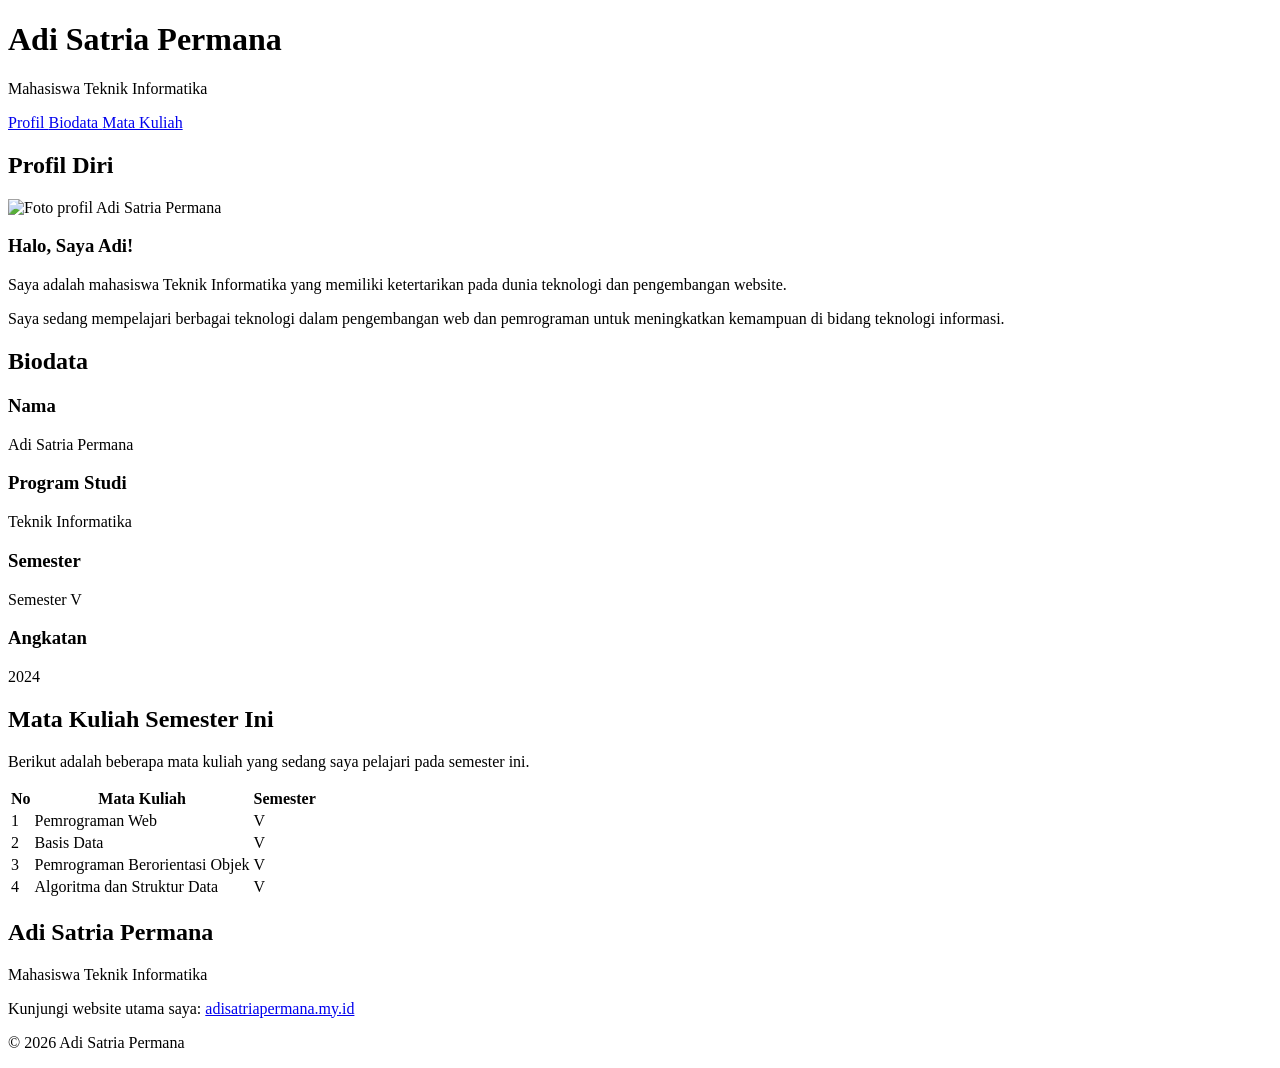
==== profil/index.html @ 8460fc22 "status" ====
<!DOCTYPE html>
<html lang="id">

<head>

    <!-- CHARACTER -->
    <meta charset="UTF-8">

    <!-- RESPONSIVE -->
    <meta name="viewport" content="width=device-width, initial-scale=1.0">

    <!-- SEO METADATA -->
    <title>Profil Adi Satria Permana</title>

    <meta
        name="description"
        content="Halaman profil Adi Satria Permana, mahasiswa Teknik Informatika."
    >

    <!-- OPEN GRAPH METADATA -->
    <meta
        property="og:title"
        content="Profil Adi Satria Permana"
    >

    <meta
        property="og:description"
        content="Halaman profil Adi Satria Permana, mahasiswa Teknik Informatika."
    >

    <meta
        property="og:image"
        content="https://adisatriapermana.my.id/profil/assets/img/Pfp.jpg"
    >

    <meta
        property="og:type"
        content="website"
    >

    <!-- CSS -->
    <link
        rel="stylesheet"
        href="assets/css/style.css"
    >

</head>


<body>


    <!-- HEADER -->

    <header>

        <div class="container">

            <h1>
                Adi Satria Permana
            </h1>

            <p>
                Mahasiswa Teknik Informatika
            </p>

        </div>

    </header>


    <!-- NAVIGATION -->

    <nav>

        <div class="container">

            <a href="#profil">
                Profil
            </a>

            <a href="#biodata">
                Biodata
            </a>

            <a href="#mata-kuliah">
                Mata Kuliah
            </a>

        </div>

    </nav>


    <!-- MAIN -->

    <main>


        <!-- SECTION PROFIL -->

        <section id="profil">

            <div class="container">

                <h2>
                    Profil Diri
                </h2>


                <div class="profile-content">


                    <!-- FOTO -->

                    <img
                        src="assets/img/Pfp.jpg"
                        alt="Foto profil Adi Satria Permana"
                        class="profile-photo"
                    >


                    <!-- DESKRIPSI -->

                    <div class="profile-description">

                        <h3>
                            Halo, Saya Adi!
                        </h3>

                        <p>

                            Saya adalah mahasiswa Teknik Informatika
                            yang memiliki ketertarikan pada dunia
                            teknologi dan pengembangan website.

                        </p>

                        <p>

                            Saya sedang mempelajari berbagai teknologi
                            dalam pengembangan web dan pemrograman untuk
                            meningkatkan kemampuan di bidang teknologi
                            informasi.

                        </p>

                    </div>


                </div>

            </div>

        </section>


        <!-- SECTION BIODATA -->

        <section id="biodata" class="background">

            <div class="container">

                <h2>
                    Biodata
                </h2>


                <div class="biodata-card">


                    <div class="biodata-item">

                        <h3>
                            Nama
                        </h3>

                        <p>
                            Adi Satria Permana
                        </p>

                    </div>


                    <div class="biodata-item">

                        <h3>
                            Program Studi
                        </h3>

                        <p>
                            Teknik Informatika
                        </p>

                    </div>


                    <div class="biodata-item">

                        <h3>
                            Semester
                        </h3>

                        <p>
                            Semester V
                        </p>

                    </div>


                    <div class="biodata-item">

                        <h3>
                            Angkatan
                        </h3>

                        <p>
                            2024
                        </p>

                    </div>


                </div>

            </div>

        </section>


        <!-- SECTION MATA KULIAH -->

        <section id="mata-kuliah">

            <div class="container">

                <h2>
                    Mata Kuliah Semester Ini
                </h2>


                <p class="section-description">

                    Berikut adalah beberapa mata kuliah yang
                    sedang saya pelajari pada semester ini.

                </p>


                <!-- TABLE -->

                <div class="table-wrapper">

                    <table>


                        <thead>

                            <tr>

                                <th>
                                    No
                                </th>

                                <th>
                                    Mata Kuliah
                                </th>

                                <th>
                                    Semester
                                </th>

                            </tr>

                        </thead>


                        <tbody>


                            <tr>

                                <td>
                                    1
                                </td>

                                <td>
                                    Pemrograman Web
                                </td>

                                <td>
                                    V
                                </td>

                            </tr>


                            <tr>

                                <td>
                                    2
                                </td>

                                <td>
                                    Basis Data
                                </td>

                                <td>
                                    V
                                </td>

                            </tr>


                            <tr>

                                <td>
                                    3
                                </td>

                                <td>
                                    Pemrograman Berorientasi Objek
                                </td>

                                <td>
                                    V
                                </td>

                            </tr>


                            <tr>

                                <td>
                                    4
                                </td>

                                <td>
                                    Algoritma dan Struktur Data
                                </td>

                                <td>
                                    V
                                </td>

                            </tr>


                        </tbody>


                    </table>

                </div>


            </div>

        </section>


    </main>


    <!-- FOOTER -->

    <footer>

        <div class="container">

            <h2>
                Adi Satria Permana
            </h2>


            <p>
                Mahasiswa Teknik Informatika
            </p>


            <p>

                Kunjungi website utama saya:

                <a
                    href="https://adisatriapermana.my.id/"
                    target="_blank"
                >
                    adisatriapermana.my.id
                </a>

            </p>


            <p class="copyright">

                &copy; 2026 Adi Satria Permana

            </p>


        </div>

    </footer>


</body>

</html>
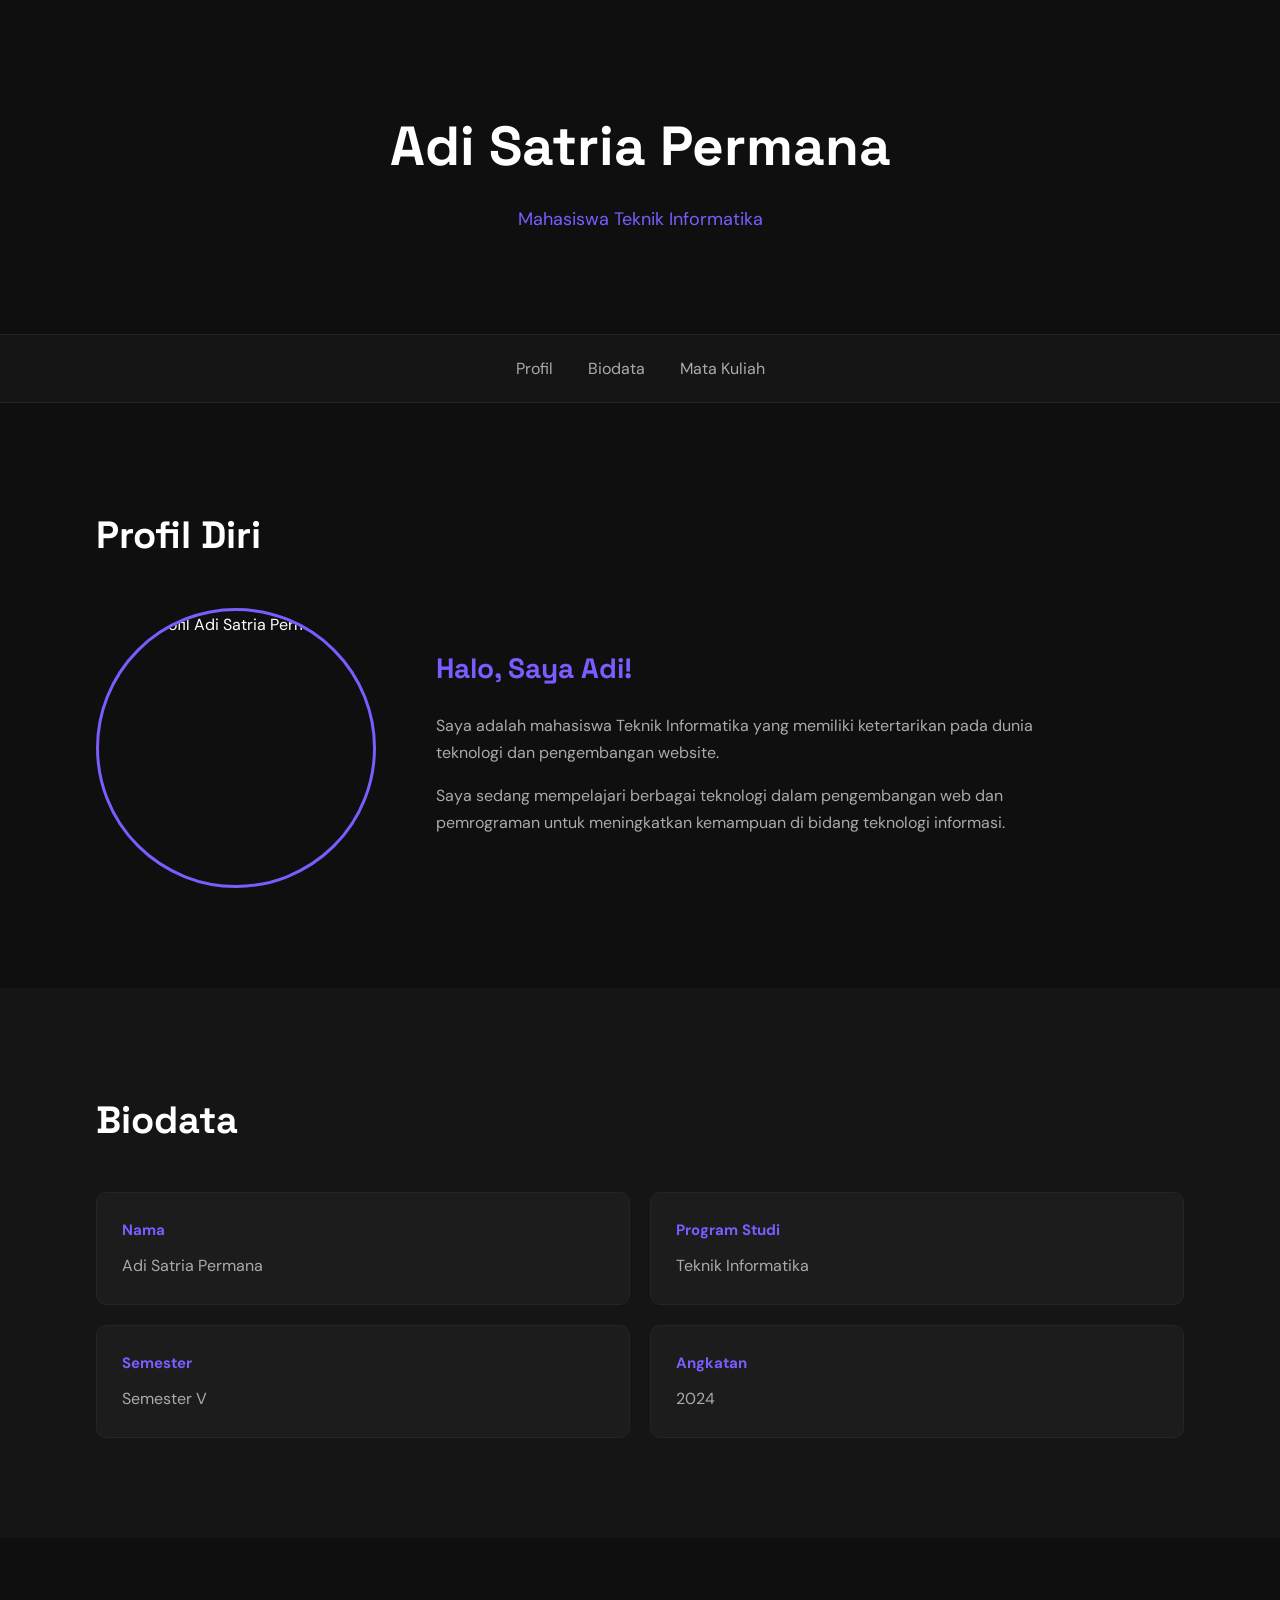
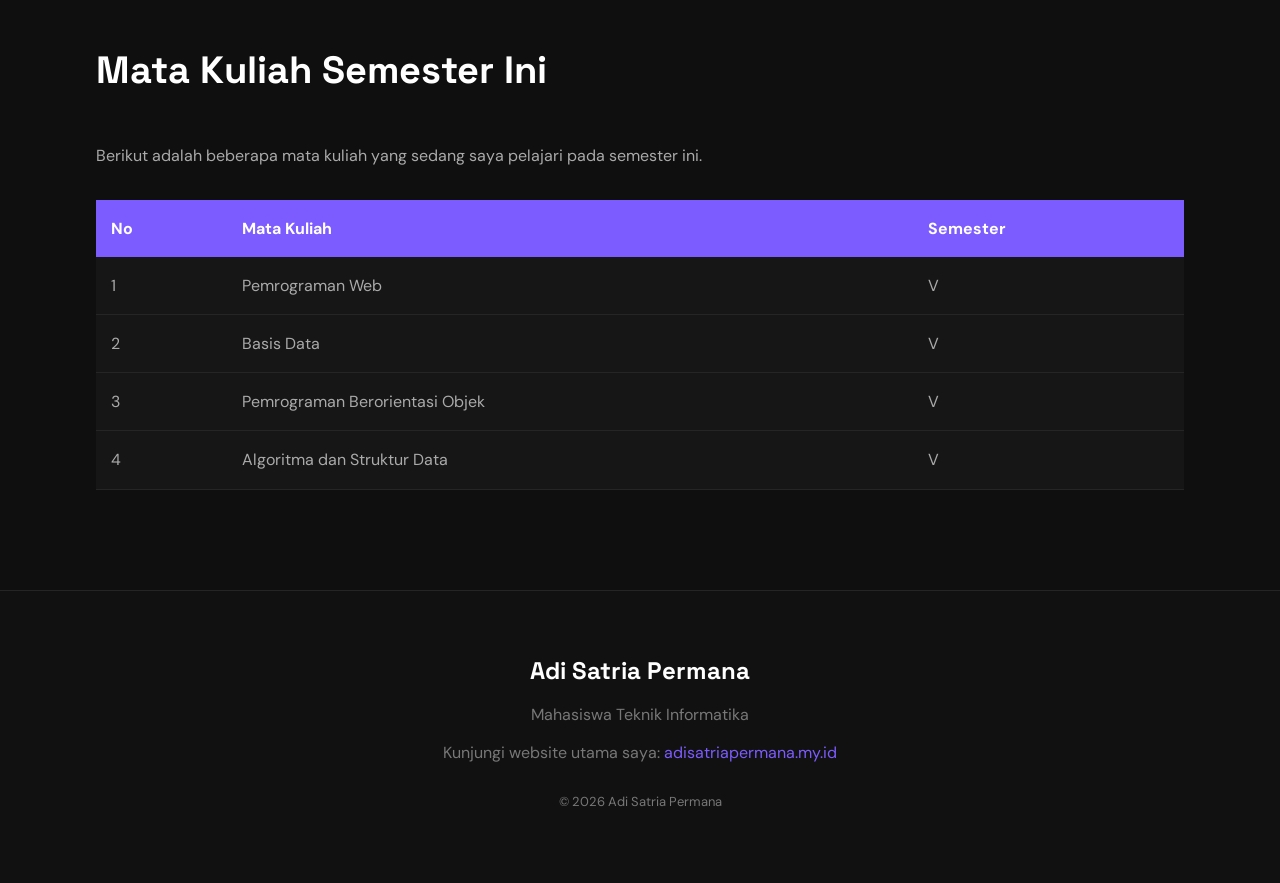
==== commit bd9f10cf: "profil" ====
--- a/profil/index.html
+++ b/profil/index.html
@@ -41,7 +41,7 @@
     <!-- CSS -->
     <link
         rel="stylesheet"
-        href="assets/css/style.css"
+        href="/profil/assets/style.css"
     >
 
 </head>
--- a/profil/assets/style.css
+++ b/profil/assets/style.css
@@ -0,0 +1,435 @@
+@import url('https://fonts.googleapis.com/css2?family=DM+Sans:wght@400;500;600;700&family=Space+Grotesk:wght@500;600;700&display=swap');
+
+
+* {
+
+    margin: 0;
+
+    padding: 0;
+
+    box-sizing: border-box;
+
+}
+
+
+html {
+
+    scroll-behavior: smooth;
+
+}
+
+
+body {
+
+    font-family: "DM Sans", sans-serif;
+
+    background: #0f0f0f;
+
+    color: white;
+
+    line-height: 1.7;
+
+}
+
+
+/* CONTAINER */
+
+.container {
+
+    width: 85%;
+
+    max-width: 1100px;
+
+    margin: auto;
+
+}
+
+
+/* HEADER */
+
+header {
+
+    padding: 100px 0;
+
+    text-align: center;
+
+    border-bottom: 1px solid #252525;
+
+}
+
+
+header h1 {
+
+    font-family: "Space Grotesk", sans-serif;
+
+    font-size: 55px;
+
+    margin-bottom: 10px;
+
+}
+
+
+header p {
+
+    color: #7c5cff;
+
+    font-size: 18px;
+
+}
+
+
+/* NAVIGATION */
+
+nav {
+
+    padding: 20px 0;
+
+    background: #151515;
+
+    border-bottom: 1px solid #252525;
+
+}
+
+
+nav .container {
+
+    display: flex;
+
+    justify-content: center;
+
+    gap: 35px;
+
+}
+
+
+nav a {
+
+    color: #aaa;
+
+    text-decoration: none;
+
+    transition: 0.3s;
+
+}
+
+
+nav a:hover {
+
+    color: #7c5cff;
+
+}
+
+
+/* SECTION */
+
+section {
+
+    padding: 100px 0;
+
+}
+
+
+section h2 {
+
+    font-family: "Space Grotesk", sans-serif;
+
+    font-size: 38px;
+
+    margin-bottom: 40px;
+
+}
+
+
+.background {
+
+    background: #151515;
+
+}
+
+
+/* PROFILE */
+
+.profile-content {
+
+    display: flex;
+
+    align-items: center;
+
+    gap: 60px;
+
+}
+
+
+.profile-photo {
+
+    width: 280px;
+
+    height: 280px;
+
+    object-fit: cover;
+
+    border-radius: 50%;
+
+    border: 3px solid #7c5cff;
+
+}
+
+
+.profile-description {
+
+    max-width: 600px;
+
+}
+
+
+.profile-description h3 {
+
+    font-family: "Space Grotesk", sans-serif;
+
+    font-size: 28px;
+
+    margin-bottom: 20px;
+
+    color: #7c5cff;
+
+}
+
+
+.profile-description p {
+
+    color: #aaa;
+
+    margin-bottom: 15px;
+
+}
+
+
+/* BIODATA */
+
+.biodata-card {
+
+    display: grid;
+
+    grid-template-columns: repeat(2, 1fr);
+
+    gap: 20px;
+
+}
+
+
+.biodata-item {
+
+    background: #1c1c1c;
+
+    border: 1px solid #252525;
+
+    padding: 25px;
+
+    border-radius: 10px;
+
+}
+
+
+.biodata-item h3 {
+
+    font-size: 15px;
+
+    color: #7c5cff;
+
+    margin-bottom: 8px;
+
+}
+
+
+.biodata-item p {
+
+    color: #aaa;
+
+}
+
+
+/* TABLE */
+
+.section-description {
+
+    color: #aaa;
+
+    margin-bottom: 30px;
+
+}
+
+
+.table-wrapper {
+
+    overflow-x: auto;
+
+}
+
+
+table {
+
+    width: 100%;
+
+    border-collapse: collapse;
+
+    background: #161616;
+
+}
+
+
+th {
+
+    background: #7c5cff;
+
+    padding: 15px;
+
+    text-align: left;
+
+}
+
+
+td {
+
+    padding: 15px;
+
+    border-bottom: 1px solid #252525;
+
+    color: #aaa;
+
+}
+
+
+tr:hover {
+
+    background: #1c1c1c;
+
+}
+
+
+/* FOOTER */
+
+footer {
+
+    padding: 60px 0;
+
+    text-align: center;
+
+    background: #111;
+
+    border-top: 1px solid #252525;
+
+}
+
+
+footer h2 {
+
+    font-family: "Space Grotesk", sans-serif;
+
+    margin-bottom: 10px;
+
+}
+
+
+footer p {
+
+    color: #777;
+
+    margin-bottom: 10px;
+
+}
+
+
+footer a {
+
+    color: #7c5cff;
+
+    text-decoration: none;
+
+}
+
+
+footer a:hover {
+
+    text-decoration: underline;
+
+}
+
+
+.copyright {
+
+    margin-top: 25px;
+
+    font-size: 13px;
+
+}
+
+
+/* RESPONSIVE */
+
+@media (max-width: 768px) {
+
+
+    header {
+
+        padding: 70px 0;
+
+    }
+
+
+    header h1 {
+
+        font-size: 40px;
+
+    }
+
+
+    nav .container {
+
+        gap: 15px;
+
+        flex-wrap: wrap;
+
+    }
+
+
+    section {
+
+        padding: 70px 0;
+
+    }
+
+
+    section h2 {
+
+        font-size: 30px;
+
+    }
+
+
+    .profile-content {
+
+        flex-direction: column;
+
+        align-items: flex-start;
+
+        gap: 30px;
+
+    }
+
+
+    .profile-photo {
+
+        width: 220px;
+
+        height: 220px;
+
+    }
+
+
+    .biodata-card {
+
+        grid-template-columns: 1fr;
+
+    }
+
+}
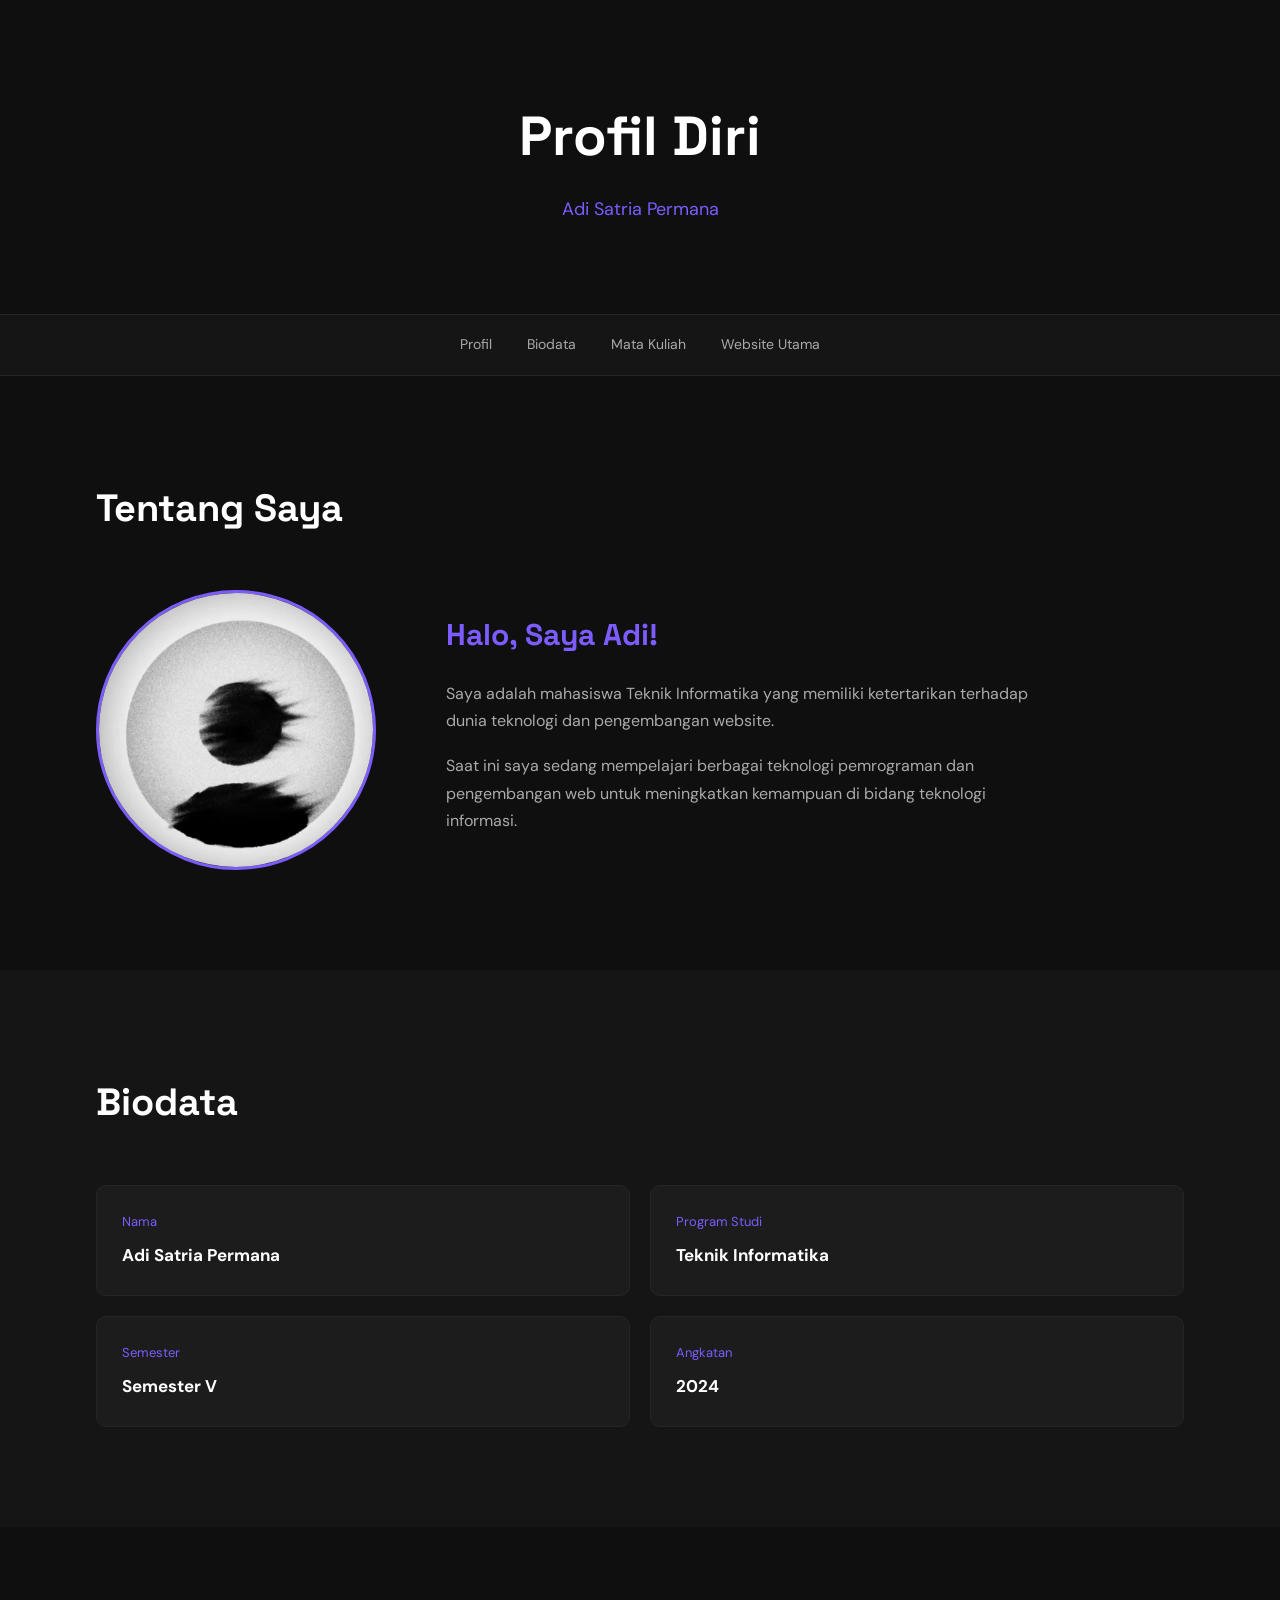
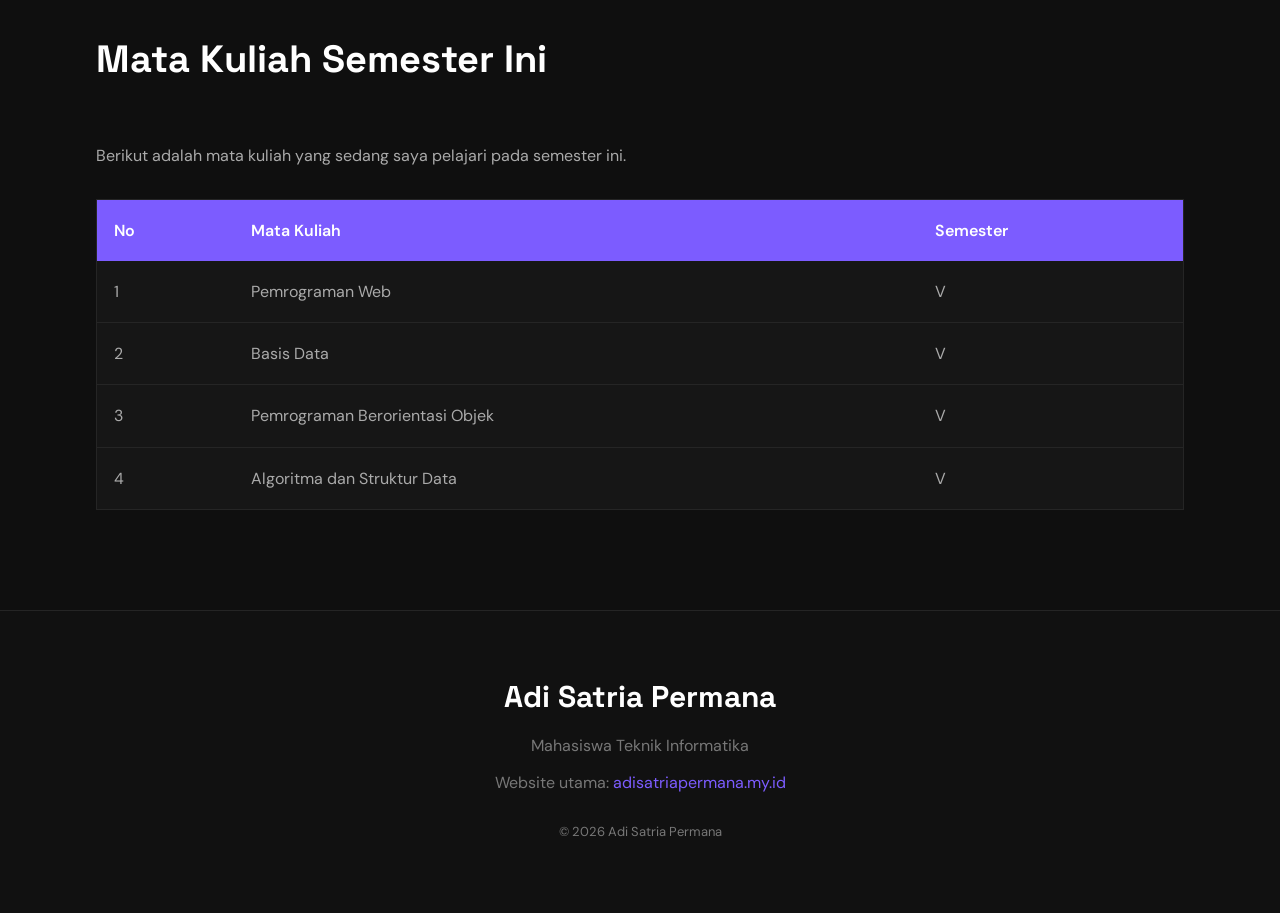
==== commit 6be0a994: "add profil" ====
--- a/profil/index.html
+++ b/profil/index.html
@@ -3,29 +3,25 @@
 
 <head>
 
-    <!-- CHARACTER -->
     <meta charset="UTF-8">
 
-    <!-- RESPONSIVE -->
     <meta name="viewport" content="width=device-width, initial-scale=1.0">
 
-    <!-- SEO METADATA -->
-    <title>Profil Adi Satria Permana</title>
+    <title>Profil Diri - Adi Satria Permana</title>
 
     <meta
         name="description"
-        content="Halaman profil Adi Satria Permana, mahasiswa Teknik Informatika."
-    >
-
-    <!-- OPEN GRAPH METADATA -->
+        content="Profil diri Adi Satria Permana, mahasiswa Teknik Informatika."
+    >
+
     <meta
         property="og:title"
-        content="Profil Adi Satria Permana"
+        content="Profil Diri - Adi Satria Permana"
     >
 
     <meta
         property="og:description"
-        content="Halaman profil Adi Satria Permana, mahasiswa Teknik Informatika."
+        content="Profil diri Adi Satria Permana, mahasiswa Teknik Informatika."
     >
 
     <meta
@@ -38,10 +34,9 @@
         content="website"
     >
 
-    <!-- CSS -->
     <link
         rel="stylesheet"
-        href="/profil/assets/style.css"
+        href="assets/style.css"
     >
 
 </head>
@@ -57,348 +52,340 @@
         <div class="container">
 
             <h1>
+                Profil Diri
+            </h1>
+
+            <p>
                 Adi Satria Permana
-            </h1>
+            </p>
+
+        </div>
+
+    </header>
+
+
+
+    <!-- NAVIGATION -->
+
+    <nav>
+
+        <div class="container">
+
+            <a href="#profil">
+                Profil
+            </a>
+
+            <a href="#biodata">
+                Biodata
+            </a>
+
+            <a href="#mata-kuliah">
+                Mata Kuliah
+            </a>
+
+            <a href="https://adisatriapermana.my.id/">
+                Website Utama
+            </a>
+
+        </div>
+
+    </nav>
+
+
+
+    <!-- MAIN -->
+
+    <main>
+
+
+        <!-- PROFIL -->
+
+        <section id="profil">
+
+            <div class="container">
+
+                <h2>
+                    Tentang Saya
+                </h2>
+
+
+                <div class="profile-content">
+
+
+                    <div class="photo-container">
+
+                        <img
+                            src="/profil/Pfp.jpg"
+                            alt="Foto profil Adi Satria Permana"
+                            class="profile-photo"
+                        >
+
+                    </div>
+
+
+                    <div class="profile-text">
+
+                        <h3>
+                            Halo, Saya Adi!
+                        </h3>
+
+                        <p>
+
+                            Saya adalah mahasiswa Teknik Informatika
+                            yang memiliki ketertarikan terhadap dunia
+                            teknologi dan pengembangan website.
+
+                        </p>
+
+                        <p>
+
+                            Saat ini saya sedang mempelajari berbagai
+                            teknologi pemrograman dan pengembangan web
+                            untuk meningkatkan kemampuan di bidang
+                            teknologi informasi.
+
+                        </p>
+
+                    </div>
+
+
+                </div>
+
+            </div>
+
+        </section>
+
+
+
+        <!-- BIODATA -->
+
+        <section id="biodata" class="dark-section">
+
+            <div class="container">
+
+                <h2>
+                    Biodata
+                </h2>
+
+
+                <div class="biodata-grid">
+
+
+                    <div class="biodata-card">
+
+                        <span>
+                            Nama
+                        </span>
+
+                        <h3>
+                            Adi Satria Permana
+                        </h3>
+
+                    </div>
+
+
+                    <div class="biodata-card">
+
+                        <span>
+                            Program Studi
+                        </span>
+
+                        <h3>
+                            Teknik Informatika
+                        </h3>
+
+                    </div>
+
+
+                    <div class="biodata-card">
+
+                        <span>
+                            Semester
+                        </span>
+
+                        <h3>
+                            Semester V
+                        </h3>
+
+                    </div>
+
+
+                    <div class="biodata-card">
+
+                        <span>
+                            Angkatan
+                        </span>
+
+                        <h3>
+                            2024
+                        </h3>
+
+                    </div>
+
+
+                </div>
+
+            </div>
+
+        </section>
+
+
+
+        <!-- MATA KULIAH -->
+
+        <section id="mata-kuliah">
+
+            <div class="container">
+
+                <h2>
+                    Mata Kuliah Semester Ini
+                </h2>
+
+                <p class="description">
+
+                    Berikut adalah mata kuliah yang sedang
+                    saya pelajari pada semester ini.
+
+                </p>
+
+
+                <div class="table-container">
+
+                    <table>
+
+                        <thead>
+
+                            <tr>
+
+                                <th>
+                                    No
+                                </th>
+
+                                <th>
+                                    Mata Kuliah
+                                </th>
+
+                                <th>
+                                    Semester
+                                </th>
+
+                            </tr>
+
+                        </thead>
+
+
+                        <tbody>
+
+                            <tr>
+
+                                <td>
+                                    1
+                                </td>
+
+                                <td>
+                                    Pemrograman Web
+                                </td>
+
+                                <td>
+                                    V
+                                </td>
+
+                            </tr>
+
+
+                            <tr>
+
+                                <td>
+                                    2
+                                </td>
+
+                                <td>
+                                    Basis Data
+                                </td>
+
+                                <td>
+                                    V
+                                </td>
+
+                            </tr>
+
+
+                            <tr>
+
+                                <td>
+                                    3
+                                </td>
+
+                                <td>
+                                    Pemrograman Berorientasi Objek
+                                </td>
+
+                                <td>
+                                    V
+                                </td>
+
+                            </tr>
+
+
+                            <tr>
+
+                                <td>
+                                    4
+                                </td>
+
+                                <td>
+                                    Algoritma dan Struktur Data
+                                </td>
+
+                                <td>
+                                    V
+                                </td>
+
+                            </tr>
+
+                        </tbody>
+
+                    </table>
+
+                </div>
+
+            </div>
+
+        </section>
+
+
+    </main>
+
+
+
+    <!-- FOOTER -->
+
+    <footer>
+
+        <div class="container">
+
+            <h2>
+                Adi Satria Permana
+            </h2>
 
             <p>
                 Mahasiswa Teknik Informatika
             </p>
 
-        </div>
-
-    </header>
-
-
-    <!-- NAVIGATION -->
-
-    <nav>
-
-        <div class="container">
-
-            <a href="#profil">
-                Profil
-            </a>
-
-            <a href="#biodata">
-                Biodata
-            </a>
-
-            <a href="#mata-kuliah">
-                Mata Kuliah
-            </a>
-
-        </div>
-
-    </nav>
-
-
-    <!-- MAIN -->
-
-    <main>
-
-
-        <!-- SECTION PROFIL -->
-
-        <section id="profil">
-
-            <div class="container">
-
-                <h2>
-                    Profil Diri
-                </h2>
-
-
-                <div class="profile-content">
-
-
-                    <!-- FOTO -->
-
-                    <img
-                        src="assets/img/Pfp.jpg"
-                        alt="Foto profil Adi Satria Permana"
-                        class="profile-photo"
-                    >
-
-
-                    <!-- DESKRIPSI -->
-
-                    <div class="profile-description">
-
-                        <h3>
-                            Halo, Saya Adi!
-                        </h3>
-
-                        <p>
-
-                            Saya adalah mahasiswa Teknik Informatika
-                            yang memiliki ketertarikan pada dunia
-                            teknologi dan pengembangan website.
-
-                        </p>
-
-                        <p>
-
-                            Saya sedang mempelajari berbagai teknologi
-                            dalam pengembangan web dan pemrograman untuk
-                            meningkatkan kemampuan di bidang teknologi
-                            informasi.
-
-                        </p>
-
-                    </div>
-
-
-                </div>
-
-            </div>
-
-        </section>
-
-
-        <!-- SECTION BIODATA -->
-
-        <section id="biodata" class="background">
-
-            <div class="container">
-
-                <h2>
-                    Biodata
-                </h2>
-
-
-                <div class="biodata-card">
-
-
-                    <div class="biodata-item">
-
-                        <h3>
-                            Nama
-                        </h3>
-
-                        <p>
-                            Adi Satria Permana
-                        </p>
-
-                    </div>
-
-
-                    <div class="biodata-item">
-
-                        <h3>
-                            Program Studi
-                        </h3>
-
-                        <p>
-                            Teknik Informatika
-                        </p>
-
-                    </div>
-
-
-                    <div class="biodata-item">
-
-                        <h3>
-                            Semester
-                        </h3>
-
-                        <p>
-                            Semester V
-                        </p>
-
-                    </div>
-
-
-                    <div class="biodata-item">
-
-                        <h3>
-                            Angkatan
-                        </h3>
-
-                        <p>
-                            2024
-                        </p>
-
-                    </div>
-
-
-                </div>
-
-            </div>
-
-        </section>
-
-
-        <!-- SECTION MATA KULIAH -->
-
-        <section id="mata-kuliah">
-
-            <div class="container">
-
-                <h2>
-                    Mata Kuliah Semester Ini
-                </h2>
-
-
-                <p class="section-description">
-
-                    Berikut adalah beberapa mata kuliah yang
-                    sedang saya pelajari pada semester ini.
-
-                </p>
-
-
-                <!-- TABLE -->
-
-                <div class="table-wrapper">
-
-                    <table>
-
-
-                        <thead>
-
-                            <tr>
-
-                                <th>
-                                    No
-                                </th>
-
-                                <th>
-                                    Mata Kuliah
-                                </th>
-
-                                <th>
-                                    Semester
-                                </th>
-
-                            </tr>
-
-                        </thead>
-
-
-                        <tbody>
-
-
-                            <tr>
-
-                                <td>
-                                    1
-                                </td>
-
-                                <td>
-                                    Pemrograman Web
-                                </td>
-
-                                <td>
-                                    V
-                                </td>
-
-                            </tr>
-
-
-                            <tr>
-
-                                <td>
-                                    2
-                                </td>
-
-                                <td>
-                                    Basis Data
-                                </td>
-
-                                <td>
-                                    V
-                                </td>
-
-                            </tr>
-
-
-                            <tr>
-
-                                <td>
-                                    3
-                                </td>
-
-                                <td>
-                                    Pemrograman Berorientasi Objek
-                                </td>
-
-                                <td>
-                                    V
-                                </td>
-
-                            </tr>
-
-
-                            <tr>
-
-                                <td>
-                                    4
-                                </td>
-
-                                <td>
-                                    Algoritma dan Struktur Data
-                                </td>
-
-                                <td>
-                                    V
-                                </td>
-
-                            </tr>
-
-
-                        </tbody>
-
-
-                    </table>
-
-                </div>
-
-
-            </div>
-
-        </section>
-
-
-    </main>
-
-
-    <!-- FOOTER -->
-
-    <footer>
-
-        <div class="container">
-
-            <h2>
-                Adi Satria Permana
-            </h2>
-
-
             <p>
-                Mahasiswa Teknik Informatika
-            </p>
-
-
-            <p>
-
-                Kunjungi website utama saya:
-
-                <a
-                    href="https://adisatriapermana.my.id/"
-                    target="_blank"
-                >
+
+                Website utama:
+
+                <a href="https://adisatriapermana.my.id/">
                     adisatriapermana.my.id
                 </a>
 
             </p>
 
-
             <p class="copyright">
-
-                &copy; 2026 Adi Satria Permana
-
+                © 2026 Adi Satria Permana
             </p>
 
-
         </div>
 
     </footer>
--- a/profil/assets/style.css
+++ b/profil/assets/style.css
@@ -2,365 +2,304 @@
 
 
 * {
-
     margin: 0;
-
     padding: 0;
-
     box-sizing: border-box;
-
 }
 
 
 html {
-
     scroll-behavior: smooth;
-
 }
 
 
 body {
-
     font-family: "DM Sans", sans-serif;
-
     background: #0f0f0f;
-
     color: white;
-
     line-height: 1.7;
-
 }
 
 
 /* CONTAINER */
 
 .container {
-
     width: 85%;
-
     max-width: 1100px;
-
     margin: auto;
-
 }
 
 
 /* HEADER */
 
 header {
-
+    padding: 90px 0;
+    text-align: center;
+    background: #0f0f0f;
+    border-bottom: 1px solid #252525;
+}
+
+
+header h1 {
+    font-family: "Space Grotesk", sans-serif;
+    font-size: 55px;
+    margin-bottom: 10px;
+}
+
+
+header p {
+    color: #7c5cff;
+    font-size: 18px;
+}
+
+
+/* NAVIGATION */
+
+nav {
+    background: #151515;
+    border-bottom: 1px solid #252525;
+    position: sticky;
+    top: 0;
+    z-index: 10;
+}
+
+
+nav .container {
+    display: flex;
+    justify-content: center;
+    align-items: center;
+    gap: 35px;
+    padding: 18px 0;
+}
+
+
+nav a {
+    color: #aaa;
+    text-decoration: none;
+    font-size: 14px;
+    transition: 0.3s;
+}
+
+
+nav a:hover {
+    color: #7c5cff;
+}
+
+
+/* SECTION */
+
+section {
     padding: 100px 0;
+}
+
+
+section h2 {
+    font-family: "Space Grotesk", sans-serif;
+    font-size: 38px;
+    margin-bottom: 50px;
+}
+
+
+/* DARK SECTION */
+
+.dark-section {
+    background: #151515;
+}
+
+
+/* PROFILE */
+
+.profile-content {
+    display: flex;
+    align-items: center;
+    gap: 70px;
+}
+
+
+/* PHOTO */
+
+.photo-container {
+    flex-shrink: 0;
+}
+
+
+.profile-photo {
+    display: block;
+
+    width: 280px;
+    height: 280px;
+
+    object-fit: cover;
+
+    border-radius: 50%;
+
+    border: 3px solid #7c5cff;
+
+    background: #1c1c1c;
+}
+
+
+/* PROFILE TEXT */
+
+.profile-text {
+    max-width: 600px;
+}
+
+
+.profile-text h3 {
+    font-family: "Space Grotesk", sans-serif;
+    font-size: 30px;
+    color: #7c5cff;
+    margin-bottom: 20px;
+}
+
+
+.profile-text p {
+    color: #aaa;
+    margin-bottom: 18px;
+}
+
+
+/* BIODATA */
+
+.biodata-grid {
+    display: grid;
+    grid-template-columns: repeat(2, 1fr);
+    gap: 20px;
+}
+
+
+.biodata-card {
+    padding: 25px;
+
+    background: #1c1c1c;
+
+    border: 1px solid #252525;
+
+    border-radius: 10px;
+
+    transition: 0.3s;
+}
+
+
+.biodata-card:hover {
+    border-color: #7c5cff;
+    transform: translateY(-3px);
+}
+
+
+.biodata-card span {
+    display: block;
+
+    color: #7c5cff;
+
+    font-size: 13px;
+
+    margin-bottom: 8px;
+}
+
+
+.biodata-card h3 {
+    font-size: 17px;
+}
+
+
+/* DESCRIPTION */
+
+.description {
+    color: #aaa;
+    margin-bottom: 30px;
+}
+
+
+/* TABLE */
+
+.table-container {
+    overflow-x: auto;
+}
+
+
+table {
+    width: 100%;
+
+    border-collapse: collapse;
+
+    background: #161616;
+
+    border: 1px solid #252525;
+}
+
+
+th {
+    padding: 17px;
+
+    background: #7c5cff;
+
+    text-align: left;
+
+    font-weight: 600;
+}
+
+
+td {
+    padding: 17px;
+
+    border-bottom: 1px solid #252525;
+
+    color: #aaa;
+}
+
+
+tbody tr:hover {
+    background: #1c1c1c;
+}
+
+
+/* FOOTER */
+
+footer {
+    padding: 60px 0;
+
+    background: #111;
+
+    border-top: 1px solid #252525;
 
     text-align: center;
-
-    border-bottom: 1px solid #252525;
-
-}
-
-
-header h1 {
-
+}
+
+
+footer h2 {
     font-family: "Space Grotesk", sans-serif;
 
-    font-size: 55px;
+    font-size: 30px;
 
     margin-bottom: 10px;
-
-}
-
-
-header p {
-
-    color: #7c5cff;
-
-    font-size: 18px;
-
-}
-
-
-/* NAVIGATION */
-
-nav {
-
-    padding: 20px 0;
-
-    background: #151515;
-
-    border-bottom: 1px solid #252525;
-
-}
-
-
-nav .container {
-
-    display: flex;
-
-    justify-content: center;
-
-    gap: 35px;
-
-}
-
-
-nav a {
-
-    color: #aaa;
+}
+
+
+footer p {
+    color: #777;
+
+    margin-bottom: 10px;
+}
+
+
+footer a {
+    color: #7c5cff;
 
     text-decoration: none;
-
-    transition: 0.3s;
-
-}
-
-
-nav a:hover {
-
-    color: #7c5cff;
-
-}
-
-
-/* SECTION */
-
-section {
-
-    padding: 100px 0;
-
-}
-
-
-section h2 {
-
-    font-family: "Space Grotesk", sans-serif;
-
-    font-size: 38px;
-
-    margin-bottom: 40px;
-
-}
-
-
-.background {
-
-    background: #151515;
-
-}
-
-
-/* PROFILE */
-
-.profile-content {
-
-    display: flex;
-
-    align-items: center;
-
-    gap: 60px;
-
-}
-
-
-.profile-photo {
-
-    width: 280px;
-
-    height: 280px;
-
-    object-fit: cover;
-
-    border-radius: 50%;
-
-    border: 3px solid #7c5cff;
-
-}
-
-
-.profile-description {
-
-    max-width: 600px;
-
-}
-
-
-.profile-description h3 {
-
-    font-family: "Space Grotesk", sans-serif;
-
-    font-size: 28px;
-
-    margin-bottom: 20px;
-
-    color: #7c5cff;
-
-}
-
-
-.profile-description p {
-
-    color: #aaa;
-
-    margin-bottom: 15px;
-
-}
-
-
-/* BIODATA */
-
-.biodata-card {
-
-    display: grid;
-
-    grid-template-columns: repeat(2, 1fr);
-
-    gap: 20px;
-
-}
-
-
-.biodata-item {
-
-    background: #1c1c1c;
-
-    border: 1px solid #252525;
-
-    padding: 25px;
-
-    border-radius: 10px;
-
-}
-
-
-.biodata-item h3 {
-
-    font-size: 15px;
-
-    color: #7c5cff;
-
-    margin-bottom: 8px;
-
-}
-
-
-.biodata-item p {
-
-    color: #aaa;
-
-}
-
-
-/* TABLE */
-
-.section-description {
-
-    color: #aaa;
-
-    margin-bottom: 30px;
-
-}
-
-
-.table-wrapper {
-
-    overflow-x: auto;
-
-}
-
-
-table {
-
-    width: 100%;
-
-    border-collapse: collapse;
-
-    background: #161616;
-
-}
-
-
-th {
-
-    background: #7c5cff;
-
-    padding: 15px;
-
-    text-align: left;
-
-}
-
-
-td {
-
-    padding: 15px;
-
-    border-bottom: 1px solid #252525;
-
-    color: #aaa;
-
-}
-
-
-tr:hover {
-
-    background: #1c1c1c;
-
-}
-
-
-/* FOOTER */
-
-footer {
-
-    padding: 60px 0;
-
-    text-align: center;
-
-    background: #111;
-
-    border-top: 1px solid #252525;
-
-}
-
-
-footer h2 {
-
-    font-family: "Space Grotesk", sans-serif;
-
-    margin-bottom: 10px;
-
-}
-
-
-footer p {
-
-    color: #777;
-
-    margin-bottom: 10px;
-
-}
-
-
-footer a {
-
-    color: #7c5cff;
-
-    text-decoration: none;
-
 }
 
 
 footer a:hover {
-
     text-decoration: underline;
-
 }
 
 
 .copyright {
-
     margin-top: 25px;
 
     font-size: 13px;
-
 }
 
 
@@ -370,66 +309,54 @@
 
 
     header {
-
         padding: 70px 0;
-
     }
 
 
     header h1 {
-
         font-size: 40px;
-
     }
 
 
     nav .container {
-
-        gap: 15px;
-
+        gap: 18px;
         flex-wrap: wrap;
-
     }
 
 
     section {
-
         padding: 70px 0;
-
     }
 
 
     section h2 {
-
         font-size: 30px;
-
     }
 
 
     .profile-content {
-
         flex-direction: column;
 
         align-items: flex-start;
 
-        gap: 30px;
-
+        gap: 35px;
     }
 
 
     .profile-photo {
-
         width: 220px;
-
         height: 220px;
-
-    }
-
-
-    .biodata-card {
-
+    }
+
+
+    .biodata-grid {
         grid-template-columns: 1fr;
-
+    }
+
+
+    th,
+    td {
+        padding: 12px;
     }
 
 }
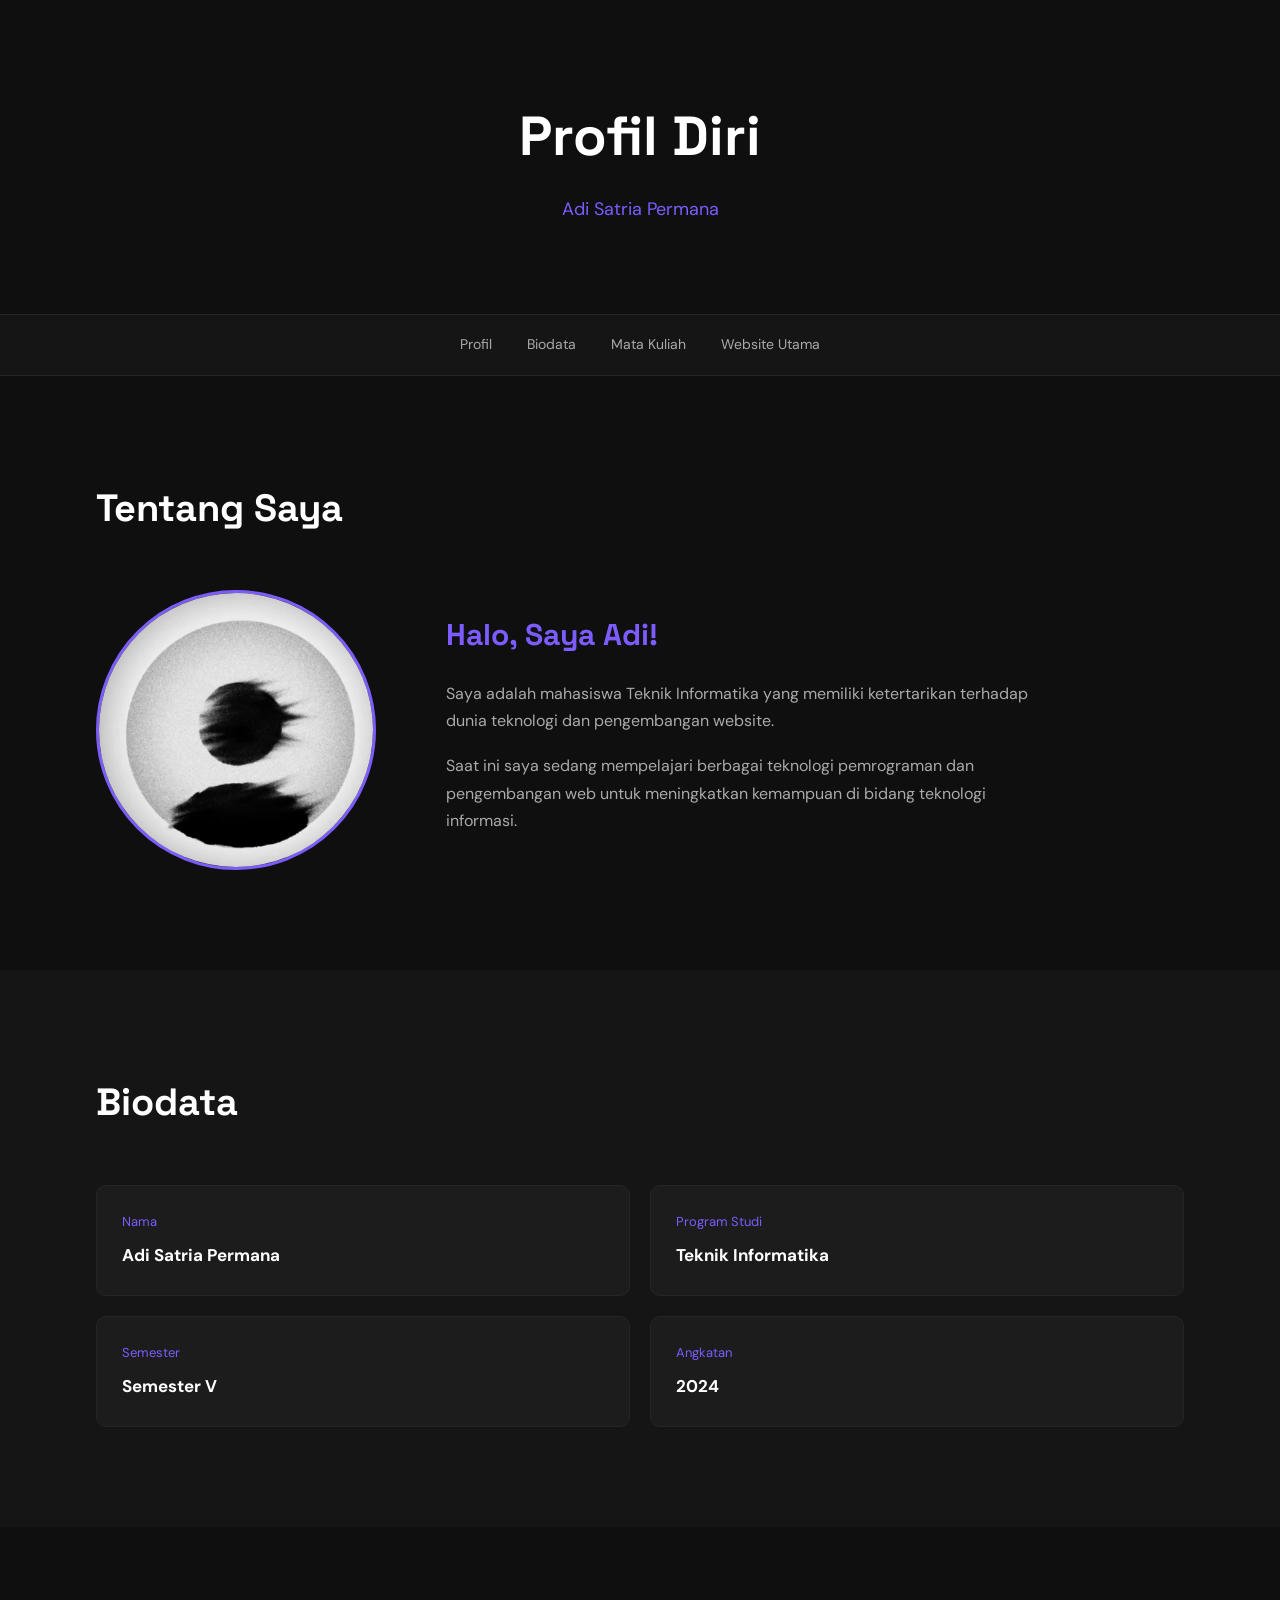
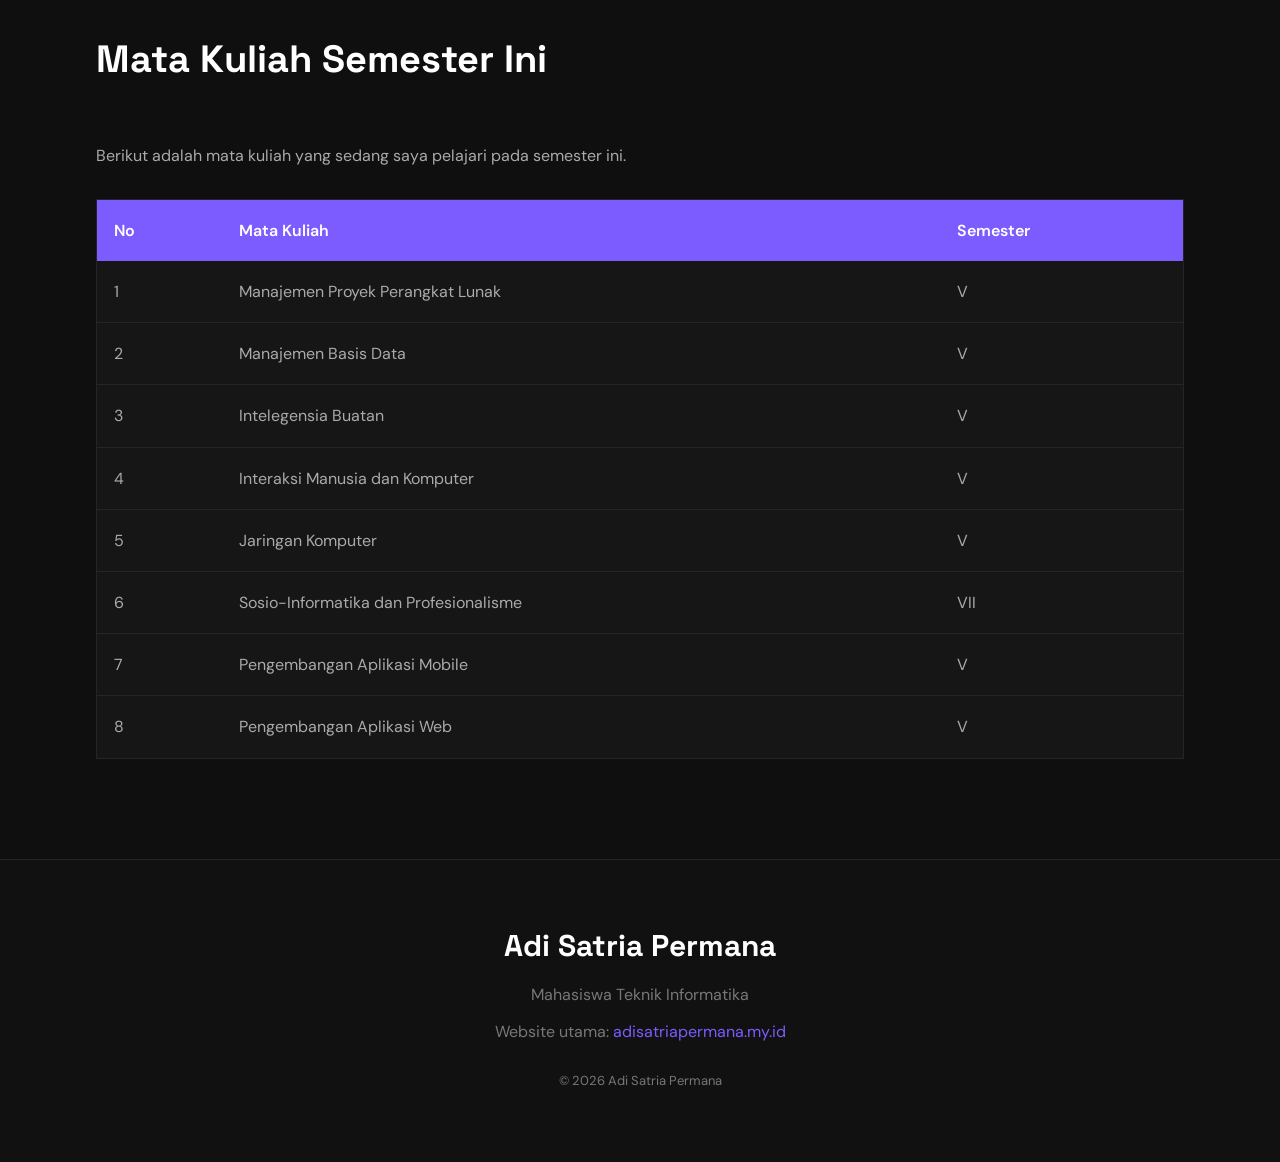
==== commit bacbb16b: "update matkul" ====
--- a/profil/index.html
+++ b/profil/index.html
@@ -1,396 +1,240 @@
-<!DOCTYPE html>
+<!doctype html>
 <html lang="id">
-
-<head>
-
-    <meta charset="UTF-8">
-
-    <meta name="viewport" content="width=device-width, initial-scale=1.0">
+  <head>
+    <meta charset="UTF-8" />
+
+    <meta name="viewport" content="width=device-width, initial-scale=1.0" />
 
     <title>Profil Diri - Adi Satria Permana</title>
 
     <meta
-        name="description"
-        content="Profil diri Adi Satria Permana, mahasiswa Teknik Informatika."
-    >
+      name="description"
+      content="Profil diri Adi Satria Permana, mahasiswa Teknik Informatika."
+    />
+
+    <meta property="og:title" content="Profil Diri - Adi Satria Permana" />
 
     <meta
-        property="og:title"
-        content="Profil Diri - Adi Satria Permana"
-    >
+      property="og:description"
+      content="Profil diri Adi Satria Permana, mahasiswa Teknik Informatika."
+    />
 
     <meta
-        property="og:description"
-        content="Profil diri Adi Satria Permana, mahasiswa Teknik Informatika."
-    >
-
-    <meta
-        property="og:image"
-        content="https://adisatriapermana.my.id/profil/assets/img/Pfp.jpg"
-    >
-
-    <meta
-        property="og:type"
-        content="website"
-    >
-
-    <link
-        rel="stylesheet"
-        href="assets/style.css"
-    >
-
-</head>
-
-
-<body>
-
-
+      property="og:image"
+      content="https://adisatriapermana.my.id/profil/assets/img/Pfp.jpg"
+    />
+
+    <meta property="og:type" content="website" />
+
+    <link rel="stylesheet" href="assets/style.css" />
+  </head>
+
+  <body>
     <!-- HEADER -->
 
     <header>
-
+      <div class="container">
+        <h1>Profil Diri</h1>
+
+        <p>Adi Satria Permana</p>
+      </div>
+    </header>
+
+    <!-- NAVIGATION -->
+
+    <nav>
+      <div class="container">
+        <a href="#profil"> Profil </a>
+
+        <a href="#biodata"> Biodata </a>
+
+        <a href="#mata-kuliah"> Mata Kuliah </a>
+
+        <a href="https://adisatriapermana.my.id/"> Website Utama </a>
+      </div>
+    </nav>
+
+    <!-- MAIN -->
+
+    <main>
+      <!-- PROFIL -->
+
+      <section id="profil">
         <div class="container">
-
-            <h1>
-                Profil Diri
-            </h1>
-
-            <p>
-                Adi Satria Permana
-            </p>
-
+          <h2>Tentang Saya</h2>
+
+          <div class="profile-content">
+            <div class="photo-container">
+              <img
+                src="/profil/Pfp.jpg"
+                alt="Foto profil Adi Satria Permana"
+                class="profile-photo"
+              />
+            </div>
+
+            <div class="profile-text">
+              <h3>Halo, Saya Adi!</h3>
+
+              <p>
+                Saya adalah mahasiswa Teknik Informatika yang memiliki
+                ketertarikan terhadap dunia teknologi dan pengembangan website.
+              </p>
+
+              <p>
+                Saat ini saya sedang mempelajari berbagai teknologi pemrograman
+                dan pengembangan web untuk meningkatkan kemampuan di bidang
+                teknologi informasi.
+              </p>
+            </div>
+          </div>
         </div>
-
-    </header>
-
-
-
-    <!-- NAVIGATION -->
-
-    <nav>
-
+      </section>
+
+      <!-- BIODATA -->
+
+      <section id="biodata" class="dark-section">
         <div class="container">
-
-            <a href="#profil">
-                Profil
-            </a>
-
-            <a href="#biodata">
-                Biodata
-            </a>
-
-            <a href="#mata-kuliah">
-                Mata Kuliah
-            </a>
-
-            <a href="https://adisatriapermana.my.id/">
-                Website Utama
-            </a>
-
+          <h2>Biodata</h2>
+
+          <div class="biodata-grid">
+            <div class="biodata-card">
+              <span> Nama </span>
+
+              <h3>Adi Satria Permana</h3>
+            </div>
+
+            <div class="biodata-card">
+              <span> Program Studi </span>
+
+              <h3>Teknik Informatika</h3>
+            </div>
+
+            <div class="biodata-card">
+              <span> Semester </span>
+
+              <h3>Semester V</h3>
+            </div>
+
+            <div class="biodata-card">
+              <span> Angkatan </span>
+
+              <h3>2024</h3>
+            </div>
+          </div>
         </div>
-
-    </nav>
-
-
-
-    <!-- MAIN -->
-
-    <main>
-
-
-        <!-- PROFIL -->
-
-        <section id="profil">
-
-            <div class="container">
-
-                <h2>
-                    Tentang Saya
-                </h2>
-
-
-                <div class="profile-content">
-
-
-                    <div class="photo-container">
-
-                        <img
-                            src="/profil/Pfp.jpg"
-                            alt="Foto profil Adi Satria Permana"
-                            class="profile-photo"
-                        >
-
-                    </div>
-
-
-                    <div class="profile-text">
-
-                        <h3>
-                            Halo, Saya Adi!
-                        </h3>
-
-                        <p>
-
-                            Saya adalah mahasiswa Teknik Informatika
-                            yang memiliki ketertarikan terhadap dunia
-                            teknologi dan pengembangan website.
-
-                        </p>
-
-                        <p>
-
-                            Saat ini saya sedang mempelajari berbagai
-                            teknologi pemrograman dan pengembangan web
-                            untuk meningkatkan kemampuan di bidang
-                            teknologi informasi.
-
-                        </p>
-
-                    </div>
-
-
-                </div>
-
-            </div>
-
-        </section>
-
-
-
-        <!-- BIODATA -->
-
-        <section id="biodata" class="dark-section">
-
-            <div class="container">
-
-                <h2>
-                    Biodata
-                </h2>
-
-
-                <div class="biodata-grid">
-
-
-                    <div class="biodata-card">
-
-                        <span>
-                            Nama
-                        </span>
-
-                        <h3>
-                            Adi Satria Permana
-                        </h3>
-
-                    </div>
-
-
-                    <div class="biodata-card">
-
-                        <span>
-                            Program Studi
-                        </span>
-
-                        <h3>
-                            Teknik Informatika
-                        </h3>
-
-                    </div>
-
-
-                    <div class="biodata-card">
-
-                        <span>
-                            Semester
-                        </span>
-
-                        <h3>
-                            Semester V
-                        </h3>
-
-                    </div>
-
-
-                    <div class="biodata-card">
-
-                        <span>
-                            Angkatan
-                        </span>
-
-                        <h3>
-                            2024
-                        </h3>
-
-                    </div>
-
-
-                </div>
-
-            </div>
-
-        </section>
-
-
-
-        <!-- MATA KULIAH -->
-
-        <section id="mata-kuliah">
-
-            <div class="container">
-
-                <h2>
-                    Mata Kuliah Semester Ini
-                </h2>
-
-                <p class="description">
-
-                    Berikut adalah mata kuliah yang sedang
-                    saya pelajari pada semester ini.
-
-                </p>
-
-
-                <div class="table-container">
-
-                    <table>
-
-                        <thead>
-
-                            <tr>
-
-                                <th>
-                                    No
-                                </th>
-
-                                <th>
-                                    Mata Kuliah
-                                </th>
-
-                                <th>
-                                    Semester
-                                </th>
-
-                            </tr>
-
-                        </thead>
-
-
-                        <tbody>
-
-                            <tr>
-
-                                <td>
-                                    1
-                                </td>
-
-                                <td>
-                                    Pemrograman Web
-                                </td>
-
-                                <td>
-                                    V
-                                </td>
-
-                            </tr>
-
-
-                            <tr>
-
-                                <td>
-                                    2
-                                </td>
-
-                                <td>
-                                    Basis Data
-                                </td>
-
-                                <td>
-                                    V
-                                </td>
-
-                            </tr>
-
-
-                            <tr>
-
-                                <td>
-                                    3
-                                </td>
-
-                                <td>
-                                    Pemrograman Berorientasi Objek
-                                </td>
-
-                                <td>
-                                    V
-                                </td>
-
-                            </tr>
-
-
-                            <tr>
-
-                                <td>
-                                    4
-                                </td>
-
-                                <td>
-                                    Algoritma dan Struktur Data
-                                </td>
-
-                                <td>
-                                    V
-                                </td>
-
-                            </tr>
-
-                        </tbody>
-
-                    </table>
-
-                </div>
-
-            </div>
-
-        </section>
-
-
+      </section>
+
+      <!-- MATA KULIAH -->
+
+      <section id="mata-kuliah">
+        <div class="container">
+          <h2>Mata Kuliah Semester Ini</h2>
+
+          <p class="description">
+            Berikut adalah mata kuliah yang sedang saya pelajari pada semester
+            ini.
+          </p>
+
+          <div class="table-container">
+            <table>
+              <thead>
+                <tr>
+                  <th>No</th>
+
+                  <th>Mata Kuliah</th>
+
+                  <th>Semester</th>
+                </tr>
+              </thead>
+
+              <tbody>
+                <tr>
+                  <td>1</td>
+
+                  <td>Manajemen Proyek Perangkat Lunak</td>
+
+                  <td>V</td>
+                </tr>
+
+                <tr>
+                  <td>2</td>
+
+                  <td>Manajemen Basis Data</td>
+
+                  <td>V</td>
+                </tr>
+
+                <tr>
+                  <td>3</td>
+
+                  <td>Intelegensia Buatan</td>
+
+                  <td>V</td>
+                </tr>
+
+                <tr>
+                  <td>4</td>
+
+                  <td>Interaksi Manusia dan Komputer</td>
+
+                  <td>V</td>
+                </tr>
+
+                <tr>
+                  <td>5</td>
+
+                  <td>Jaringan Komputer</td>
+
+                  <td>V</td>
+                </tr>
+
+                <tr>
+                  <td>6</td>
+
+                  <td>Sosio-Informatika dan Profesionalisme</td>
+
+                  <td>VII</td>
+                </tr>
+
+                <tr>
+                  <td>7</td>
+
+                  <td>Pengembangan Aplikasi Mobile</td>
+
+                  <td>V</td>
+                </tr>
+
+                <tr>
+                  <td>8</td>
+
+                  <td>Pengembangan Aplikasi Web</td>
+
+                  <td>V</td>
+                </tr>
+
+              </tbody>
+            </table>
+          </div>
+        </div>
+      </section>
     </main>
 
-
-
     <!-- FOOTER -->
 
     <footer>
-
-        <div class="container">
-
-            <h2>
-                Adi Satria Permana
-            </h2>
-
-            <p>
-                Mahasiswa Teknik Informatika
-            </p>
-
-            <p>
-
-                Website utama:
-
-                <a href="https://adisatriapermana.my.id/">
-                    adisatriapermana.my.id
-                </a>
-
-            </p>
-
-            <p class="copyright">
-                © 2026 Adi Satria Permana
-            </p>
-
-        </div>
-
+      <div class="container">
+        <h2>Adi Satria Permana</h2>
+
+        <p>Mahasiswa Teknik Informatika</p>
+
+        <p>
+          Website utama:
+
+          <a href="https://adisatriapermana.my.id/"> adisatriapermana.my.id </a>
+        </p>
+
+        <p class="copyright">© 2026 Adi Satria Permana</p>
+      </div>
     </footer>
-
-
-</body>
-
-</html>+  </body>
+</html>
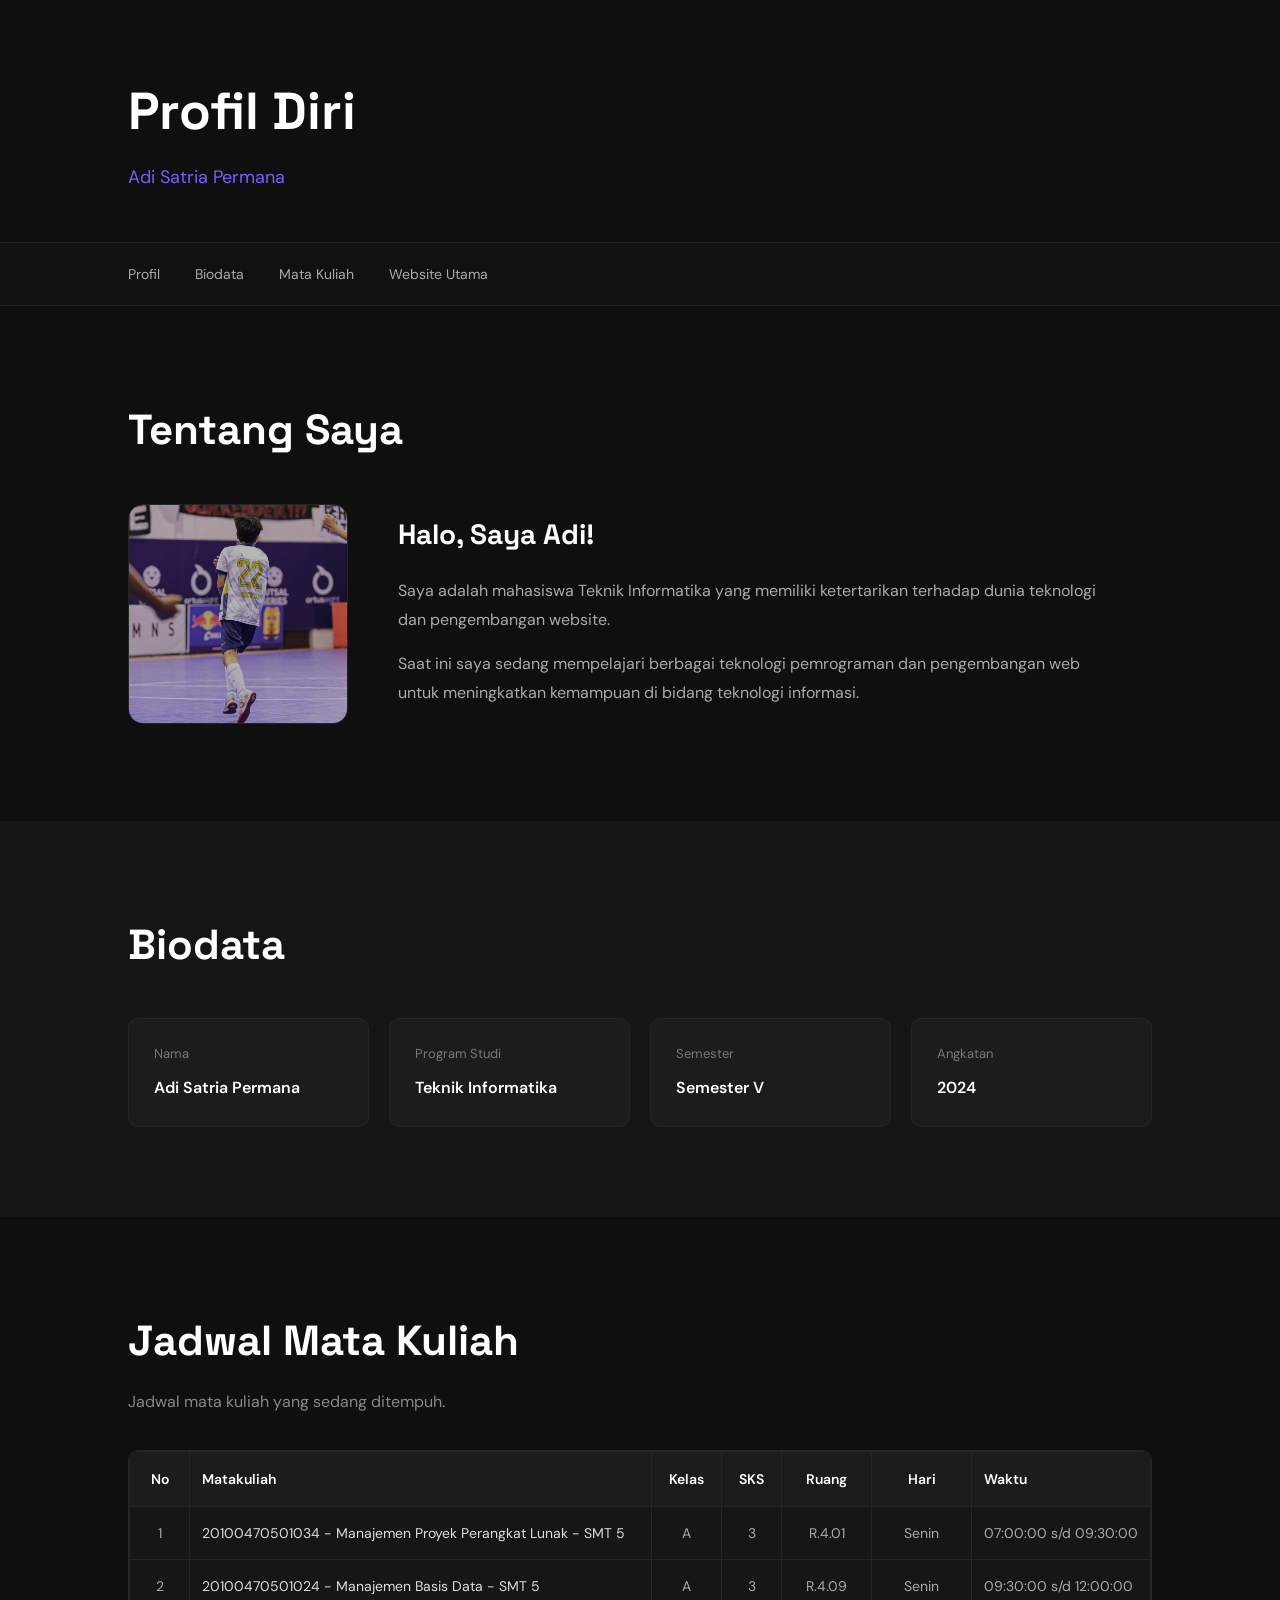
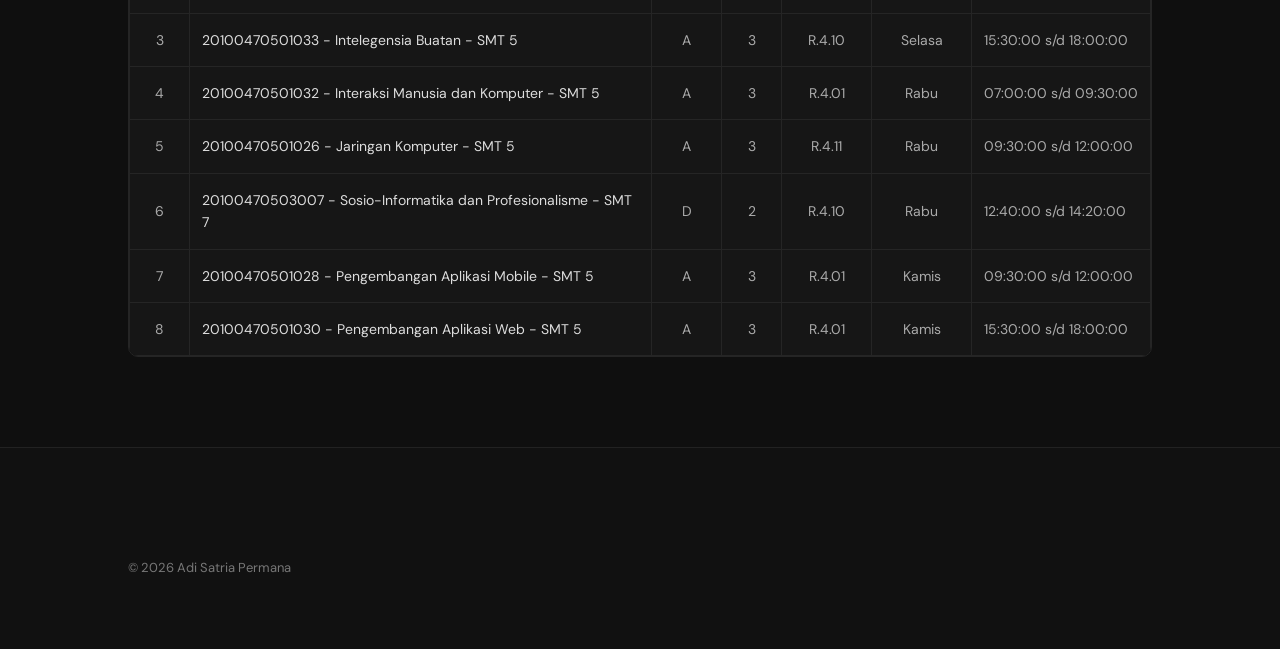
==== commit 7883ce07: "update halaman" ====
--- a/profil/index.html
+++ b/profil/index.html
@@ -21,7 +21,7 @@
 
     <meta
       property="og:image"
-      content="https://adisatriapermana.my.id/profil/assets/img/Pfp.jpg"
+      content="https://adisatriapermana.my.id/profil/assets/img/profil.jpg"
     />
 
     <meta property="og:type" content="website" />
@@ -66,7 +66,7 @@
           <div class="profile-content">
             <div class="photo-container">
               <img
-                src="/profil/Pfp.jpg"
+                src="/profil/profile.jpg"
                 alt="Foto profil Adi Satria Permana"
                 class="profile-photo"
               />
@@ -126,113 +126,118 @@
 
       <!-- MATA KULIAH -->
 
-      <section id="mata-kuliah">
-        <div class="container">
-          <h2>Mata Kuliah Semester Ini</h2>
-
-          <p class="description">
-            Berikut adalah mata kuliah yang sedang saya pelajari pada semester
-            ini.
-          </p>
-
-          <div class="table-container">
-            <table>
-              <thead>
-                <tr>
-                  <th>No</th>
-
-                  <th>Mata Kuliah</th>
-
-                  <th>Semester</th>
-                </tr>
-              </thead>
-
-              <tbody>
-                <tr>
-                  <td>1</td>
-
-                  <td>Manajemen Proyek Perangkat Lunak</td>
-
-                  <td>V</td>
-                </tr>
-
-                <tr>
-                  <td>2</td>
-
-                  <td>Manajemen Basis Data</td>
-
-                  <td>V</td>
-                </tr>
-
-                <tr>
-                  <td>3</td>
-
-                  <td>Intelegensia Buatan</td>
-
-                  <td>V</td>
-                </tr>
-
-                <tr>
-                  <td>4</td>
-
-                  <td>Interaksi Manusia dan Komputer</td>
-
-                  <td>V</td>
-                </tr>
-
-                <tr>
-                  <td>5</td>
-
-                  <td>Jaringan Komputer</td>
-
-                  <td>V</td>
-                </tr>
-
-                <tr>
-                  <td>6</td>
-
-                  <td>Sosio-Informatika dan Profesionalisme</td>
-
-                  <td>VII</td>
-                </tr>
-
-                <tr>
-                  <td>7</td>
-
-                  <td>Pengembangan Aplikasi Mobile</td>
-
-                  <td>V</td>
-                </tr>
-
-                <tr>
-                  <td>8</td>
-
-                  <td>Pengembangan Aplikasi Web</td>
-
-                  <td>V</td>
-                </tr>
-
-              </tbody>
-            </table>
-          </div>
-        </div>
-      </section>
-    </main>
+<section id="mata-kuliah">
+  <div class="container">
+    <h2>Jadwal Mata Kuliah</h2>
+
+    <p class="description">
+      Jadwal mata kuliah yang sedang ditempuh.
+    </p>
+
+    <div class="table-container">
+      <table>
+        <thead>
+          <tr>
+            <th>No</th>
+            <th>Matakuliah</th>
+            <th>Kelas</th>
+            <th>SKS</th>
+            <th>Ruang</th>
+            <th>Hari</th>
+            <th>Waktu</th>
+          </tr>
+        </thead>
+
+        <tbody>
+          <tr>
+            <td>1</td>
+            <td>20100470501034 - Manajemen Proyek Perangkat Lunak - SMT 5</td>
+            <td>A</td>
+            <td>3</td>
+            <td>R.4.01</td>
+            <td>Senin</td>
+            <td>07:00:00 s/d 09:30:00</td>
+          </tr>
+          <tr>
+            <td>2</td>
+            <td>20100470501024 - Manajemen Basis Data - SMT 5</td>
+            <td>A</td>
+            <td>3</td>
+            <td>R.4.09</td>
+            <td>Senin</td>
+            <td>09:30:00 s/d 12:00:00</td>
+          </tr>
+
+          <tr>
+            <td>3</td>
+            <td>20100470501033 - Intelegensia Buatan - SMT 5</td>
+            <td>A</td>
+            <td>3</td>
+            <td>R.4.10</td>
+            <td>Selasa</td>
+            <td>15:30:00 s/d 18:00:00</td>
+          </tr>
+
+          <tr>
+            <td>4</td>
+            <td>20100470501032 - Interaksi Manusia dan Komputer - SMT 5</td>
+            <td>A</td>
+            <td>3</td>
+            <td>R.4.01</td>
+            <td>Rabu</td>
+            <td>07:00:00 s/d 09:30:00</td>
+          </tr>
+
+          <tr>
+            <td>5</td>
+            <td>20100470501026 - Jaringan Komputer - SMT 5</td>
+            <td>A</td>
+            <td>3</td>
+            <td>R.4.11</td>
+            <td>Rabu</td>
+            <td>09:30:00 s/d 12:00:00</td>
+          </tr>
+
+          <tr>
+            <td>6</td>
+            <td>20100470503007 - Sosio-Informatika dan Profesionalisme - SMT 7</td>
+            <td>D</td>
+            <td>2</td>
+            <td>R.4.10</td>
+            <td>Rabu</td>
+            <td>12:40:00 s/d 14:20:00</td>
+          </tr>
+
+          <tr>
+            <td>7</td>
+            <td>20100470501028 - Pengembangan Aplikasi Mobile - SMT 5</td>
+            <td>A</td>
+            <td>3</td>
+            <td>R.4.01</td>
+            <td>Kamis</td>
+            <td>09:30:00 s/d 12:00:00</td>
+          </tr>
+
+          <tr>
+            <td>8</td>
+            <td>20100470501030 - Pengembangan Aplikasi Web - SMT 5</td>
+            <td>A</td>
+            <td>3</td>
+            <td>R.4.01</td>
+            <td>Kamis</td>
+            <td>15:30:00 s/d 18:00:00</td>
+          </tr>
+
+        </tbody>
+      </table>
+    </div>
+  </div>
+</section>
 
     <!-- FOOTER -->
 
     <footer>
       <div class="container">
-        <h2>Adi Satria Permana</h2>
-
-        <p>Mahasiswa Teknik Informatika</p>
-
-        <p>
-          Website utama:
-
-          <a href="https://adisatriapermana.my.id/"> adisatriapermana.my.id </a>
-        </p>
-
         <p class="copyright">© 2026 Adi Satria Permana</p>
       </div>
     </footer>
--- a/profil/assets/style.css
+++ b/profil/assets/style.css
@@ -1,362 +1,393 @@
-@import url('https://fonts.googleapis.com/css2?family=DM+Sans:wght@400;500;600;700&family=Space+Grotesk:wght@500;600;700&display=swap');
-
+@import url("https://fonts.googleapis.com/css2?family=DM+Sans:wght@400;500;600;700&family=Space+Grotesk:wght@500;600;700&display=swap");
 
 * {
-    margin: 0;
-    padding: 0;
-    box-sizing: border-box;
-}
-
+  margin: 0;
+  padding: 0;
+  box-sizing: border-box;
+}
 
 html {
-    scroll-behavior: smooth;
-}
-
+  scroll-behavior: smooth;
+}
 
 body {
-    font-family: "DM Sans", sans-serif;
-    background: #0f0f0f;
-    color: white;
-    line-height: 1.7;
-}
-
-
-/* CONTAINER */
+  font-family: "DM Sans", sans-serif;
+  background: #0f0f0f;
+  color: white;
+  line-height: 1.6;
+}
+
+/* =========================
+   CONTAINER
+========================= */
 
 .container {
-    width: 85%;
-    max-width: 1100px;
-    margin: auto;
-}
-
-
-/* HEADER */
+  width: 80%;
+  max-width: 1200px;
+  margin: auto;
+}
+
+/* =========================
+   HEADER
+========================= */
 
 header {
-    padding: 90px 0;
-    text-align: center;
-    background: #0f0f0f;
-    border-bottom: 1px solid #252525;
-}
-
+  padding: 70px 0 50px;
+  background: #0f0f0f;
+  border-bottom: 1px solid #222;
+}
 
 header h1 {
-    font-family: "Space Grotesk", sans-serif;
-    font-size: 55px;
-    margin-bottom: 10px;
-}
-
+  font-family: "Space Grotesk", sans-serif;
+  font-size: 52px;
+  margin-bottom: 10px;
+}
 
 header p {
-    color: #7c5cff;
-    font-size: 18px;
-}
-
-
-/* NAVIGATION */
+  color: #7c5cff;
+  font-size: 18px;
+}
+
+/* =========================
+   NAVIGATION
+========================= */
 
 nav {
-    background: #151515;
-    border-bottom: 1px solid #252525;
-    position: sticky;
-    top: 0;
-    z-index: 10;
-}
-
+  background: #111;
+  border-bottom: 1px solid #222;
+  position: sticky;
+  top: 0;
+  z-index: 100;
+}
 
 nav .container {
-    display: flex;
-    justify-content: center;
-    align-items: center;
-    gap: 35px;
-    padding: 18px 0;
-}
-
+  display: flex;
+  align-items: center;
+  gap: 35px;
+  padding: 20px 0;
+}
 
 nav a {
-    color: #aaa;
-    text-decoration: none;
-    font-size: 14px;
-    transition: 0.3s;
-}
-
+  color: #aaa;
+  text-decoration: none;
+  font-size: 14px;
+  transition: 0.3s;
+}
 
 nav a:hover {
-    color: #7c5cff;
-}
-
-
-/* SECTION */
+  color: #7c5cff;
+}
+
+/* =========================
+   GENERAL SECTION
+========================= */
 
 section {
-    padding: 100px 0;
-}
-
+  padding: 90px 0;
+}
 
 section h2 {
-    font-family: "Space Grotesk", sans-serif;
-    font-size: 38px;
-    margin-bottom: 50px;
-}
-
-
-/* DARK SECTION */
+  font-family: "Space Grotesk", sans-serif;
+  font-size: 42px;
+  margin-bottom: 15px;
+}
+
+.description {
+  color: #888;
+  font-size: 16px;
+  margin-bottom: 35px;
+}
+
+/* =========================
+   PROFILE
+========================= */
+
+#profil {
+  background: #0f0f0f;
+}
+
+.profile-content {
+  display: flex;
+  align-items: center;
+  gap: 50px;
+  margin-top: 40px;
+}
+
+.photo-container {
+  flex-shrink: 0;
+}
+
+.profile-photo {
+  width: 220px;
+  height: 220px;
+  object-fit: cover;
+  border-radius: 15px;
+  border: 1px solid #252525;
+}
+
+.profile-text {
+  max-width: 700px;
+}
+
+.profile-text h3 {
+  font-family: "Space Grotesk", sans-serif;
+  font-size: 28px;
+  margin-bottom: 20px;
+}
+
+.profile-text p {
+  color: #aaa;
+  line-height: 1.8;
+  margin-bottom: 15px;
+}
+
+/* =========================
+   BIODATA
+========================= */
 
 .dark-section {
-    background: #151515;
-}
-
-
-/* PROFILE */
-
-.profile-content {
-    display: flex;
-    align-items: center;
-    gap: 70px;
-}
-
-
-/* PHOTO */
-
-.photo-container {
-    flex-shrink: 0;
-}
-
-
-.profile-photo {
-    display: block;
-
-    width: 280px;
-    height: 280px;
-
-    object-fit: cover;
-
-    border-radius: 50%;
-
-    border: 3px solid #7c5cff;
-
-    background: #1c1c1c;
-}
-
-
-/* PROFILE TEXT */
-
-.profile-text {
-    max-width: 600px;
-}
-
-
-.profile-text h3 {
-    font-family: "Space Grotesk", sans-serif;
-    font-size: 30px;
-    color: #7c5cff;
-    margin-bottom: 20px;
-}
-
-
-.profile-text p {
-    color: #aaa;
-    margin-bottom: 18px;
-}
-
-
-/* BIODATA */
+  background: #151515;
+}
 
 .biodata-grid {
-    display: grid;
+  display: grid;
+  grid-template-columns: repeat(4, 1fr);
+  gap: 20px;
+  margin-top: 40px;
+}
+
+.biodata-card {
+  background: #1c1c1c;
+  border: 1px solid #252525;
+  border-radius: 10px;
+  padding: 25px;
+}
+
+.biodata-card span {
+  display: block;
+  color: #777;
+  font-size: 13px;
+  margin-bottom: 10px;
+}
+
+.biodata-card h3 {
+  font-size: 16px;
+  font-weight: 600;
+}
+
+/* =========================
+   MATA KULIAH
+========================= */
+
+#mata-kuliah {
+  background: #0f0f0f;
+}
+
+.table-container {
+  width: 100%;
+  overflow-x: auto;
+  margin-top: 30px;
+  border: 1px solid #252525;
+  border-radius: 10px;
+}
+
+/* TABLE */
+
+table {
+  width: 100%;
+  min-width: 950px;
+  border-collapse: collapse;
+  background: #161616;
+  color: #ddd;
+  font-size: 14px;
+}
+
+/* TABLE HEADER */
+
+thead {
+  background: #1c1c1c;
+}
+
+th {
+  padding: 16px 12px;
+  border: 1px solid #252525;
+  color: white;
+  font-weight: 600;
+  text-align: left;
+  white-space: nowrap;
+}
+
+/* TABLE BODY */
+
+td {
+  padding: 15px 12px;
+  border: 1px solid #252525;
+  vertical-align: middle;
+  color: #aaa;
+}
+
+/* NOMOR */
+
+th:first-child,
+td:first-child {
+  width: 60px;
+  text-align: center;
+}
+
+/* MATAKULIAH */
+
+th:nth-child(2) {
+  min-width: 360px;
+}
+
+td:nth-child(2) {
+  min-width: 360px;
+  color: #ddd;
+}
+
+/* KELAS */
+
+th:nth-child(3),
+td:nth-child(3) {
+  width: 70px;
+  text-align: center;
+}
+
+/* SKS */
+
+th:nth-child(4),
+td:nth-child(4) {
+  width: 60px;
+  text-align: center;
+}
+
+/* RUANG */
+
+th:nth-child(5),
+td:nth-child(5) {
+  width: 90px;
+  text-align: center;
+}
+
+/* HARI */
+
+th:nth-child(6),
+td:nth-child(6) {
+  width: 100px;
+  text-align: center;
+}
+
+/* WAKTU */
+
+th:nth-child(7) {
+  min-width: 170px;
+}
+
+td:nth-child(7) {
+  min-width: 170px;
+  white-space: nowrap;
+}
+
+/* TABLE HOVER */
+
+tbody tr {
+  transition: 0.2s;
+}
+
+tbody tr:hover {
+  background: #1e1e1e;
+}
+
+/* =========================
+   FOOTER
+========================= */
+
+footer {
+  padding: 70px 0;
+  background: #111;
+  border-top: 1px solid #222;
+}
+
+footer h2 {
+  font-family: "Space Grotesk", sans-serif;
+  font-size: 32px;
+  margin-bottom: 10px;
+}
+
+footer p {
+  color: #777;
+  margin-top: 10px;
+}
+
+footer a {
+  color: #7c5cff;
+  text-decoration: none;
+}
+
+footer a:hover {
+  text-decoration: underline;
+}
+
+.copyright {
+  margin-top: 40px;
+  font-size: 13px;
+}
+
+/* =========================
+   RESPONSIVE
+========================= */
+
+@media (max-width: 900px) {
+  .container {
+    width: 90%;
+  }
+
+  .biodata-grid {
     grid-template-columns: repeat(2, 1fr);
+  }
+
+  .profile-content {
+    flex-direction: column;
+    align-items: flex-start;
+  }
+}
+
+@media (max-width: 768px) {
+  header h1 {
+    font-size: 40px;
+  }
+
+  section {
+    padding: 70px 0;
+  }
+
+  section h2 {
+    font-size: 32px;
+  }
+
+  nav .container {
     gap: 20px;
-}
-
-
-.biodata-card {
-    padding: 25px;
-
-    background: #1c1c1c;
-
-    border: 1px solid #252525;
-
-    border-radius: 10px;
-
-    transition: 0.3s;
-}
-
-
-.biodata-card:hover {
-    border-color: #7c5cff;
-    transform: translateY(-3px);
-}
-
-
-.biodata-card span {
-    display: block;
-
-    color: #7c5cff;
-
-    font-size: 13px;
-
-    margin-bottom: 8px;
-}
-
-
-.biodata-card h3 {
-    font-size: 17px;
-}
-
-
-/* DESCRIPTION */
-
-.description {
-    color: #aaa;
-    margin-bottom: 30px;
-}
-
-
-/* TABLE */
-
-.table-container {
     overflow-x: auto;
-}
-
-
-table {
-    width: 100%;
-
-    border-collapse: collapse;
-
-    background: #161616;
-
-    border: 1px solid #252525;
-}
-
-
-th {
-    padding: 17px;
-
-    background: #7c5cff;
-
-    text-align: left;
-
-    font-weight: 600;
-}
-
-
-td {
-    padding: 17px;
-
-    border-bottom: 1px solid #252525;
-
-    color: #aaa;
-}
-
-
-tbody tr:hover {
-    background: #1c1c1c;
-}
-
-
-/* FOOTER */
-
-footer {
-    padding: 60px 0;
-
-    background: #111;
-
-    border-top: 1px solid #252525;
-
-    text-align: center;
-}
-
-
-footer h2 {
-    font-family: "Space Grotesk", sans-serif;
-
-    font-size: 30px;
-
-    margin-bottom: 10px;
-}
-
-
-footer p {
-    color: #777;
-
-    margin-bottom: 10px;
-}
-
-
-footer a {
-    color: #7c5cff;
-
-    text-decoration: none;
-}
-
-
-footer a:hover {
-    text-decoration: underline;
-}
-
-
-.copyright {
-    margin-top: 25px;
-
-    font-size: 13px;
-}
-
-
-/* RESPONSIVE */
-
-@media (max-width: 768px) {
-
-
-    header {
-        padding: 70px 0;
-    }
-
-
-    header h1 {
-        font-size: 40px;
-    }
-
-
-    nav .container {
-        gap: 18px;
-        flex-wrap: wrap;
-    }
-
-
-    section {
-        padding: 70px 0;
-    }
-
-
-    section h2 {
-        font-size: 30px;
-    }
-
-
-    .profile-content {
-        flex-direction: column;
-
-        align-items: flex-start;
-
-        gap: 35px;
-    }
-
-
-    .profile-photo {
-        width: 220px;
-        height: 220px;
-    }
-
-
-    .biodata-grid {
-        grid-template-columns: 1fr;
-    }
-
-
-    th,
-    td {
-        padding: 12px;
-    }
-
+  }
+
+  nav a {
+    white-space: nowrap;
+  }
+
+  .biodata-grid {
+    grid-template-columns: 1fr;
+  }
+
+  .profile-photo {
+    width: 180px;
+    height: 180px;
+  }
+
+  .table-container {
+    border-radius: 8px;
+  }
+
+  table {
+    min-width: 950px;
+  }
 }
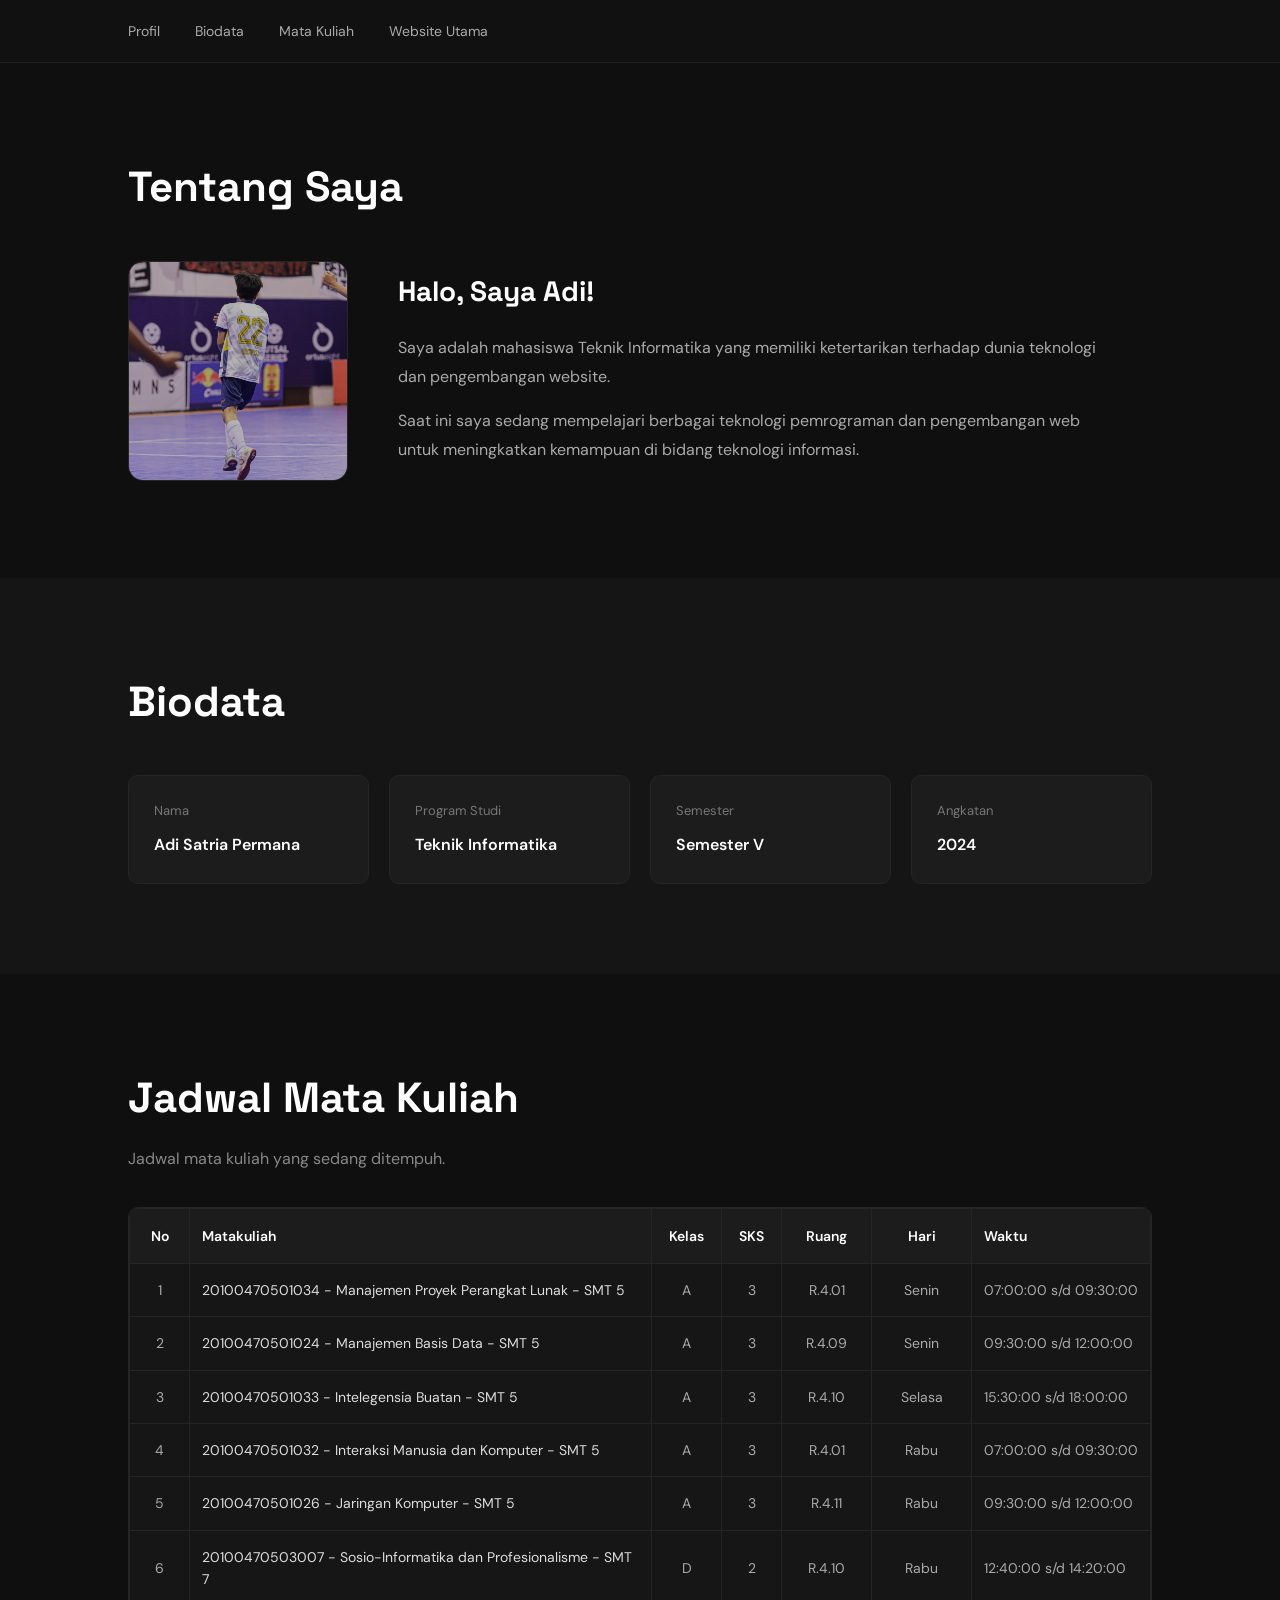
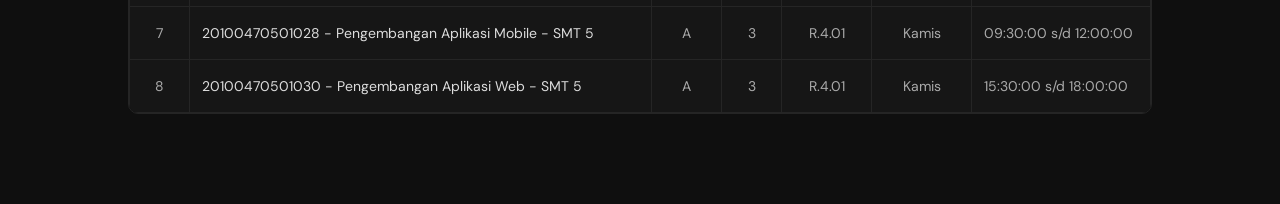
==== commit ee266934: "Pertemuan6" ====
--- a/profil/index.html
+++ b/profil/index.html
@@ -1,245 +1,216 @@
 <!doctype html>
 <html lang="id">
-  <head>
-    <meta charset="UTF-8" />
-
-    <meta name="viewport" content="width=device-width, initial-scale=1.0" />
-
-    <title>Profil Diri - Adi Satria Permana</title>
-
-    <meta
-      name="description"
-      content="Profil diri Adi Satria Permana, mahasiswa Teknik Informatika."
-    />
-
-    <meta property="og:title" content="Profil Diri - Adi Satria Permana" />
-
-    <meta
-      property="og:description"
-      content="Profil diri Adi Satria Permana, mahasiswa Teknik Informatika."
-    />
-
-    <meta
-      property="og:image"
-      content="https://adisatriapermana.my.id/profil/assets/img/profil.jpg"
-    />
-
-    <meta property="og:type" content="website" />
-
-    <link rel="stylesheet" href="assets/style.css" />
-  </head>
-
-  <body>
-    <!-- HEADER -->
-
-    <header>
+
+<head>
+  <meta charset="UTF-8" />
+
+  <meta name="viewport" content="width=device-width, initial-scale=1.0" />
+
+  <title>Profil Diri - Adi Satria Permana</title>
+
+  <meta name="description" content="Profil diri Adi Satria Permana, mahasiswa Teknik Informatika." />
+
+  <meta property="og:title" content="Profil Diri - Adi Satria Permana" />
+
+  <meta property="og:description" content="Profil diri Adi Satria Permana, mahasiswa Teknik Informatika." />
+
+  <meta property="og:image" content="https://adisatriapermana.my.id/profil/assets/img/profil.jpg" />
+
+  <meta property="og:type" content="website" />
+
+  <link rel="stylesheet" href="assets/style.css" />
+</head>
+
+<body>
+  <!-- NAVIGATION -->
+
+  <nav>
+    <div class="container">
+      <a href="#profil"> Profil </a>
+
+      <a href="#biodata"> Biodata </a>
+
+      <a href="#mata-kuliah"> Mata Kuliah </a>
+
+      <a href="https://adisatriapermana.my.id/"> Website Utama </a>
+    </div>
+  </nav>
+
+  <!-- MAIN -->
+
+  <main>
+    <!-- PROFIL -->
+
+    <section id="profil">
       <div class="container">
-        <h1>Profil Diri</h1>
-
-        <p>Adi Satria Permana</p>
+        <h2>Tentang Saya</h2>
+
+        <div class="profile-content">
+          <div class="photo-container">
+            <img src="/profil/profile.jpg" alt="Foto profil Adi Satria Permana" class="profile-photo" />
+          </div>
+
+          <div class="profile-text">
+            <h3>Halo, Saya Adi!</h3>
+
+            <p>
+              Saya adalah mahasiswa Teknik Informatika yang memiliki
+              ketertarikan terhadap dunia teknologi dan pengembangan website.
+            </p>
+
+            <p>
+              Saat ini saya sedang mempelajari berbagai teknologi pemrograman
+              dan pengembangan web untuk meningkatkan kemampuan di bidang
+              teknologi informasi.
+            </p>
+          </div>
+        </div>
       </div>
-    </header>
-
-    <!-- NAVIGATION -->
-
-    <nav>
+    </section>
+
+    <!-- BIODATA -->
+
+    <section id="biodata" class="dark-section">
       <div class="container">
-        <a href="#profil"> Profil </a>
-
-        <a href="#biodata"> Biodata </a>
-
-        <a href="#mata-kuliah"> Mata Kuliah </a>
-
-        <a href="https://adisatriapermana.my.id/"> Website Utama </a>
+        <h2>Biodata</h2>
+
+        <div class="biodata-grid">
+          <div class="biodata-card">
+            <span> Nama </span>
+
+            <h3>Adi Satria Permana</h3>
+          </div>
+
+          <div class="biodata-card">
+            <span> Program Studi </span>
+
+            <h3>Teknik Informatika</h3>
+          </div>
+
+          <div class="biodata-card">
+            <span> Semester </span>
+
+            <h3>Semester V</h3>
+          </div>
+
+          <div class="biodata-card">
+            <span> Angkatan </span>
+
+            <h3>2024</h3>
+          </div>
+        </div>
       </div>
-    </nav>
-
-    <!-- MAIN -->
-
-    <main>
-      <!-- PROFIL -->
-
-      <section id="profil">
-        <div class="container">
-          <h2>Tentang Saya</h2>
-
-          <div class="profile-content">
-            <div class="photo-container">
-              <img
-                src="/profil/profile.jpg"
-                alt="Foto profil Adi Satria Permana"
-                class="profile-photo"
-              />
-            </div>
-
-            <div class="profile-text">
-              <h3>Halo, Saya Adi!</h3>
-
-              <p>
-                Saya adalah mahasiswa Teknik Informatika yang memiliki
-                ketertarikan terhadap dunia teknologi dan pengembangan website.
-              </p>
-
-              <p>
-                Saat ini saya sedang mempelajari berbagai teknologi pemrograman
-                dan pengembangan web untuk meningkatkan kemampuan di bidang
-                teknologi informasi.
-              </p>
-            </div>
-          </div>
+    </section>
+
+    <!-- MATA KULIAH -->
+
+    <section id="mata-kuliah">
+      <div class="container">
+        <h2>Jadwal Mata Kuliah</h2>
+
+        <p class="description">
+          Jadwal mata kuliah yang sedang ditempuh.
+        </p>
+
+        <div class="table-container">
+          <table>
+            <thead>
+              <tr>
+                <th>No</th>
+                <th>Matakuliah</th>
+                <th>Kelas</th>
+                <th>SKS</th>
+                <th>Ruang</th>
+                <th>Hari</th>
+                <th>Waktu</th>
+              </tr>
+            </thead>
+
+            <tbody>
+              <tr>
+                <td>1</td>
+                <td>20100470501034 - Manajemen Proyek Perangkat Lunak - SMT 5</td>
+                <td>A</td>
+                <td>3</td>
+                <td>R.4.01</td>
+                <td>Senin</td>
+                <td>07:00:00 s/d 09:30:00</td>
+              </tr>
+              <tr>
+                <td>2</td>
+                <td>20100470501024 - Manajemen Basis Data - SMT 5</td>
+                <td>A</td>
+                <td>3</td>
+                <td>R.4.09</td>
+                <td>Senin</td>
+                <td>09:30:00 s/d 12:00:00</td>
+              </tr>
+
+              <tr>
+                <td>3</td>
+                <td>20100470501033 - Intelegensia Buatan - SMT 5</td>
+                <td>A</td>
+                <td>3</td>
+                <td>R.4.10</td>
+                <td>Selasa</td>
+                <td>15:30:00 s/d 18:00:00</td>
+              </tr>
+
+              <tr>
+                <td>4</td>
+                <td>20100470501032 - Interaksi Manusia dan Komputer - SMT 5</td>
+                <td>A</td>
+                <td>3</td>
+                <td>R.4.01</td>
+                <td>Rabu</td>
+                <td>07:00:00 s/d 09:30:00</td>
+              </tr>
+
+              <tr>
+                <td>5</td>
+                <td>20100470501026 - Jaringan Komputer - SMT 5</td>
+                <td>A</td>
+                <td>3</td>
+                <td>R.4.11</td>
+                <td>Rabu</td>
+                <td>09:30:00 s/d 12:00:00</td>
+              </tr>
+
+              <tr>
+                <td>6</td>
+                <td>20100470503007 - Sosio-Informatika dan Profesionalisme - SMT 7</td>
+                <td>D</td>
+                <td>2</td>
+                <td>R.4.10</td>
+                <td>Rabu</td>
+                <td>12:40:00 s/d 14:20:00</td>
+              </tr>
+
+              <tr>
+                <td>7</td>
+                <td>20100470501028 - Pengembangan Aplikasi Mobile - SMT 5</td>
+                <td>A</td>
+                <td>3</td>
+                <td>R.4.01</td>
+                <td>Kamis</td>
+                <td>09:30:00 s/d 12:00:00</td>
+              </tr>
+
+              <tr>
+                <td>8</td>
+                <td>20100470501030 - Pengembangan Aplikasi Web - SMT 5</td>
+                <td>A</td>
+                <td>3</td>
+                <td>R.4.01</td>
+                <td>Kamis</td>
+                <td>15:30:00 s/d 18:00:00</td>
+              </tr>
+
+            </tbody>
+          </table>
         </div>
-      </section>
-
-      <!-- BIODATA -->
-
-      <section id="biodata" class="dark-section">
-        <div class="container">
-          <h2>Biodata</h2>
-
-          <div class="biodata-grid">
-            <div class="biodata-card">
-              <span> Nama </span>
-
-              <h3>Adi Satria Permana</h3>
-            </div>
-
-            <div class="biodata-card">
-              <span> Program Studi </span>
-
-              <h3>Teknik Informatika</h3>
-            </div>
-
-            <div class="biodata-card">
-              <span> Semester </span>
-
-              <h3>Semester V</h3>
-            </div>
-
-            <div class="biodata-card">
-              <span> Angkatan </span>
-
-              <h3>2024</h3>
-            </div>
-          </div>
-        </div>
-      </section>
-
-      <!-- MATA KULIAH -->
-
-<section id="mata-kuliah">
-  <div class="container">
-    <h2>Jadwal Mata Kuliah</h2>
-
-    <p class="description">
-      Jadwal mata kuliah yang sedang ditempuh.
-    </p>
-
-    <div class="table-container">
-      <table>
-        <thead>
-          <tr>
-            <th>No</th>
-            <th>Matakuliah</th>
-            <th>Kelas</th>
-            <th>SKS</th>
-            <th>Ruang</th>
-            <th>Hari</th>
-            <th>Waktu</th>
-          </tr>
-        </thead>
-
-        <tbody>
-          <tr>
-            <td>1</td>
-            <td>20100470501034 - Manajemen Proyek Perangkat Lunak - SMT 5</td>
-            <td>A</td>
-            <td>3</td>
-            <td>R.4.01</td>
-            <td>Senin</td>
-            <td>07:00:00 s/d 09:30:00</td>
-          </tr>
-          <tr>
-            <td>2</td>
-            <td>20100470501024 - Manajemen Basis Data - SMT 5</td>
-            <td>A</td>
-            <td>3</td>
-            <td>R.4.09</td>
-            <td>Senin</td>
-            <td>09:30:00 s/d 12:00:00</td>
-          </tr>
-
-          <tr>
-            <td>3</td>
-            <td>20100470501033 - Intelegensia Buatan - SMT 5</td>
-            <td>A</td>
-            <td>3</td>
-            <td>R.4.10</td>
-            <td>Selasa</td>
-            <td>15:30:00 s/d 18:00:00</td>
-          </tr>
-
-          <tr>
-            <td>4</td>
-            <td>20100470501032 - Interaksi Manusia dan Komputer - SMT 5</td>
-            <td>A</td>
-            <td>3</td>
-            <td>R.4.01</td>
-            <td>Rabu</td>
-            <td>07:00:00 s/d 09:30:00</td>
-          </tr>
-
-          <tr>
-            <td>5</td>
-            <td>20100470501026 - Jaringan Komputer - SMT 5</td>
-            <td>A</td>
-            <td>3</td>
-            <td>R.4.11</td>
-            <td>Rabu</td>
-            <td>09:30:00 s/d 12:00:00</td>
-          </tr>
-
-          <tr>
-            <td>6</td>
-            <td>20100470503007 - Sosio-Informatika dan Profesionalisme - SMT 7</td>
-            <td>D</td>
-            <td>2</td>
-            <td>R.4.10</td>
-            <td>Rabu</td>
-            <td>12:40:00 s/d 14:20:00</td>
-          </tr>
-
-          <tr>
-            <td>7</td>
-            <td>20100470501028 - Pengembangan Aplikasi Mobile - SMT 5</td>
-            <td>A</td>
-            <td>3</td>
-            <td>R.4.01</td>
-            <td>Kamis</td>
-            <td>09:30:00 s/d 12:00:00</td>
-          </tr>
-
-          <tr>
-            <td>8</td>
-            <td>20100470501030 - Pengembangan Aplikasi Web - SMT 5</td>
-            <td>A</td>
-            <td>3</td>
-            <td>R.4.01</td>
-            <td>Kamis</td>
-            <td>15:30:00 s/d 18:00:00</td>
-          </tr>
-
-        </tbody>
-      </table>
-    </div>
-  </div>
-</section>
-
-    <!-- FOOTER -->
-
-    <footer>
-      <div class="container">
-        <p class="copyright">© 2026 Adi Satria Permana</p>
       </div>
-    </footer>
-  </body>
-</html>
+    </section>
+</body>
+
+</html>
